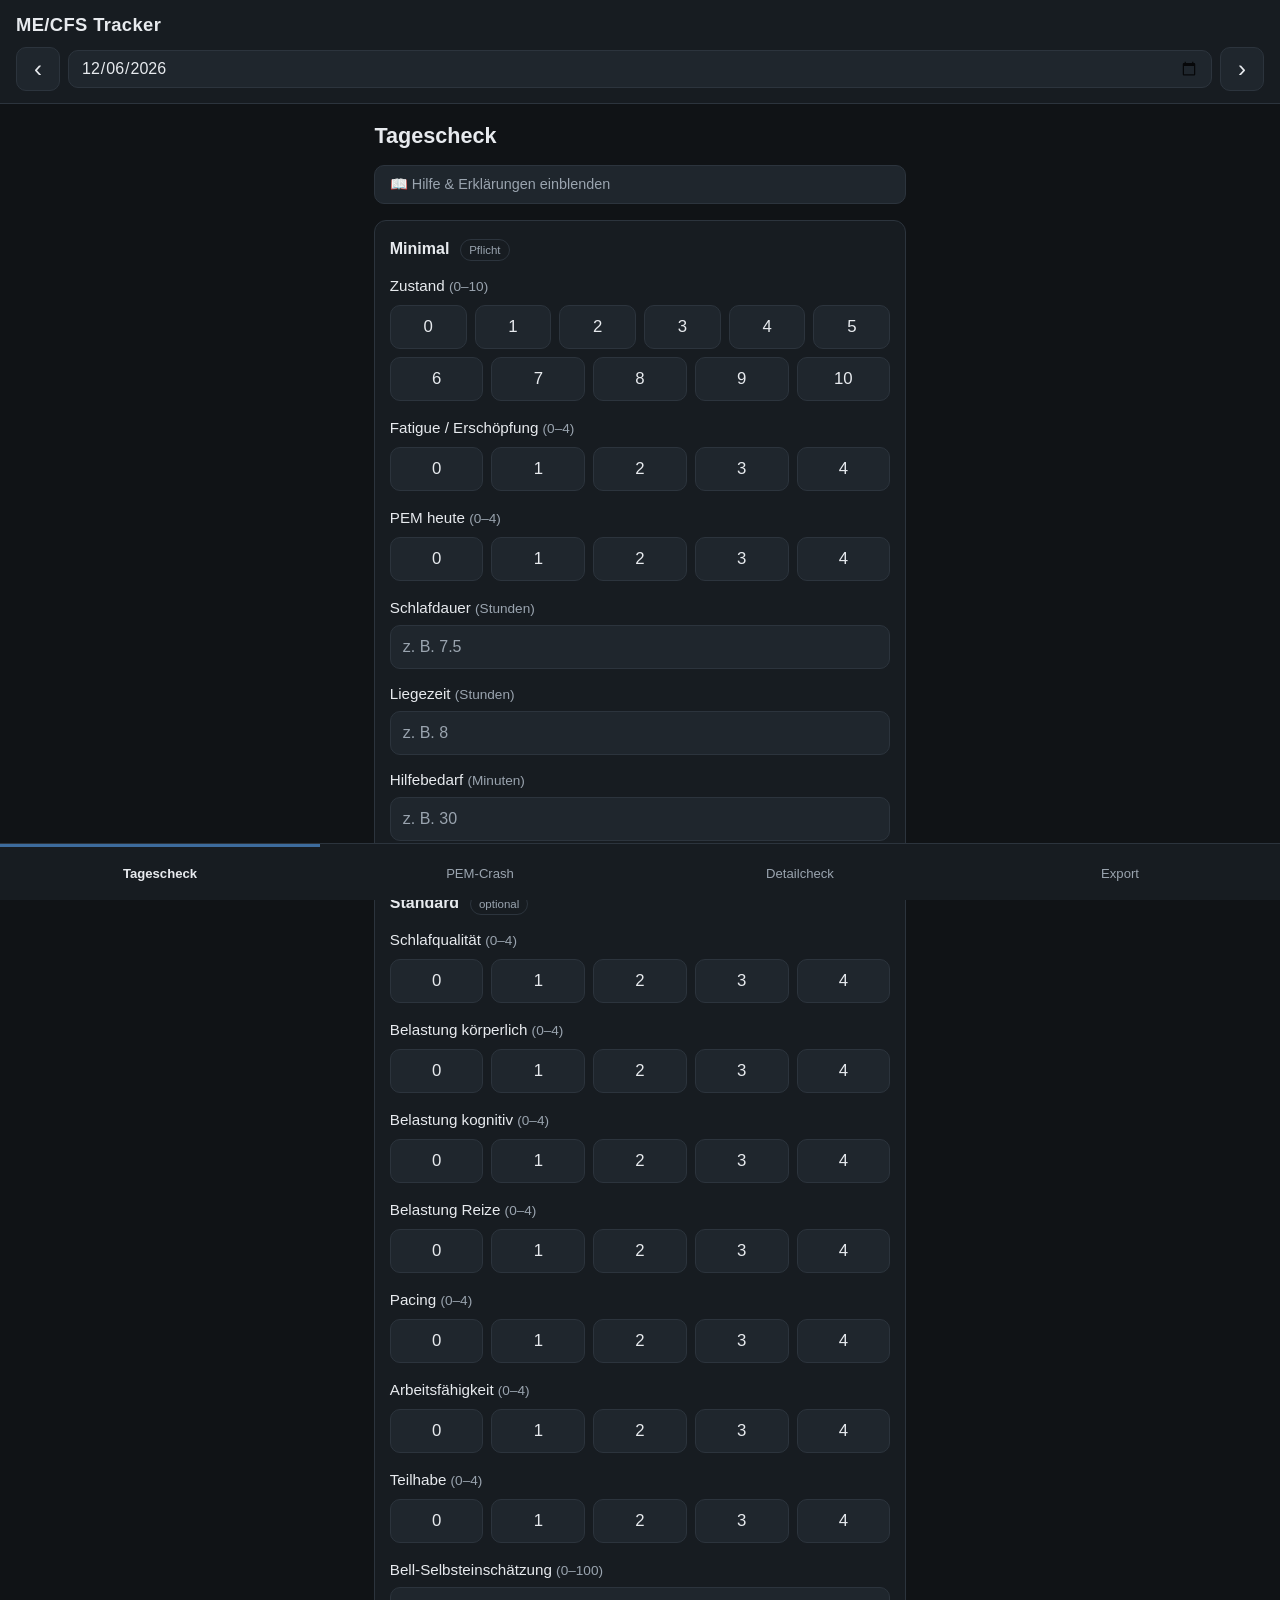
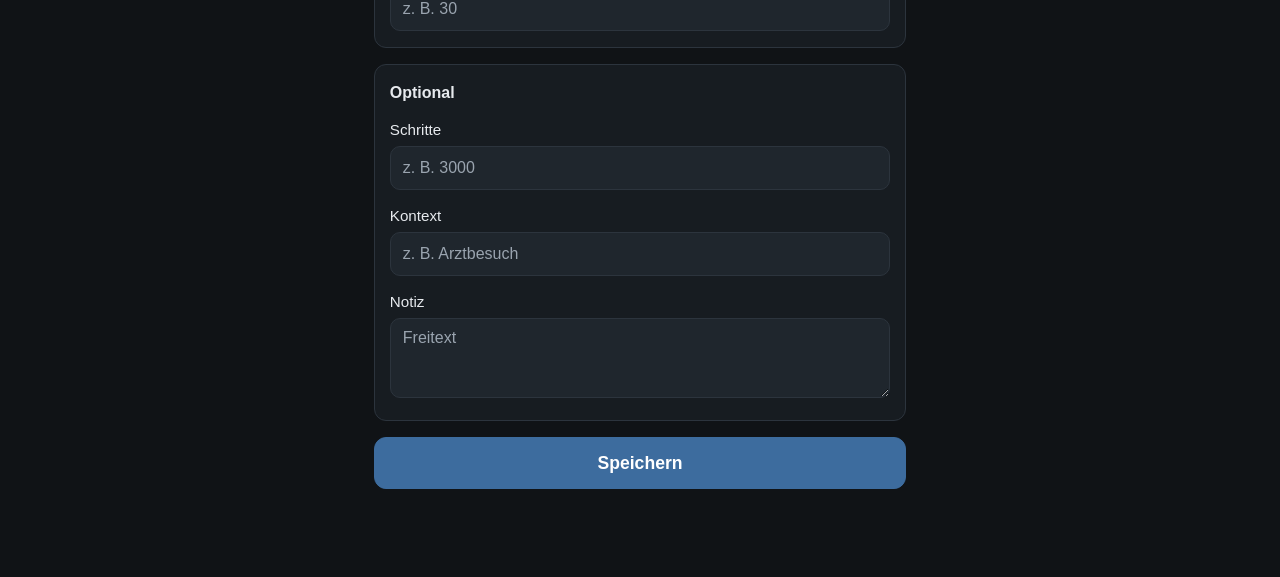
==== index.html @ f2dc1d69 "feat: update installation instructions for PWA; clarify data security measures and version bump to v" ====
<!DOCTYPE html>
<html lang="de">
<head>
  <meta charset="UTF-8">
  <meta name="viewport" content="width=device-width, initial-scale=1.0, viewport-fit=cover">
  <meta name="theme-color" content="#101316">
  <meta name="description" content="ME/CFS Symptom-Tracker – offlinefähige PWA zur täglichen Dokumentation">
  <title>ME/CFS Symptom-Tracker</title>
  <link rel="stylesheet" href="style.css">
  <link rel="manifest" href="manifest.json">
  <link rel="icon" type="image/svg+xml" href="icon.svg">
  <link rel="apple-touch-icon" href="icons/icon-192.png">
  <meta name="apple-mobile-web-app-capable" content="yes">
  <meta name="apple-mobile-web-app-status-bar-style" content="black">
  <meta name="apple-mobile-web-app-title" content="ME/CFS Tracker">
</head>
<body>
  <div id="save-status" class="sr-only" aria-live="polite"></div>

  <header class="app-header">
    <h1 class="app-title">ME/CFS Tracker</h1>
    <div class="date-nav">
      <button type="button" id="btn-prev-day" class="date-nav-btn" aria-label="Vorheriger Tag">‹</button>
      <input type="date" id="date-picker" class="app-date-picker date-nav-input">
      <button type="button" id="btn-next-day" class="date-nav-btn" aria-label="Nächster Tag">›</button>
    </div>
  </header>

  <main class="app-main">

    <!-- ===================== TAGESCHECK ===================== -->
    <section id="view-tagescheck" class="view is-active">
      <h2 class="view-title">Tagescheck</h2>

      <details class="help-box">
        <summary class="help-summary">📖 Hilfe & Erklärungen einblenden</summary>
        <div class="help-content">
          <p><strong>Die 0-4 Skala:</strong> 0 = Nicht vorhanden, 1 = Leicht (kaum Einschränkung), 2 = Mittel (Pause nötig), 3 = Schwer (stark reduziert), 4 = Sehr schwer (Aktivität unmöglich).</p>
          <p><strong>Ausnahmen:</strong> Beim Zustand (0-10) und der Bell-Skala (0-100) bedeuten <em>höhere</em> Werte einen <em>besseren</em> Zustand (volle Energie).</p>
          <p><strong>Fatigue vs. PEM:</strong> <em>Fatigue</em> ist die bleierne Grunderschöpfung. <em>PEM</em> (Post-Exertional Malaise) ist der Absturz nach einer physischen oder kognitiven Überlastung.</p>
        </div>
      </details>

      <div class="block">
        <h3 class="block-title">Minimal <span class="block-badge">Pflicht</span></h3>

        <fieldset class="scale-group">
          <legend>Zustand <span class="scale-hint">(0–10)</span></legend>
          <div class="scale-rows">
            <div class="scale-options">
              <label class="scale-option"><input type="radio" name="zustand_0_10" value="0"><span>0</span></label>
              <label class="scale-option"><input type="radio" name="zustand_0_10" value="1"><span>1</span></label>
              <label class="scale-option"><input type="radio" name="zustand_0_10" value="2"><span>2</span></label>
              <label class="scale-option"><input type="radio" name="zustand_0_10" value="3"><span>3</span></label>
              <label class="scale-option"><input type="radio" name="zustand_0_10" value="4"><span>4</span></label>
              <label class="scale-option"><input type="radio" name="zustand_0_10" value="5"><span>5</span></label>
            </div>
            <div class="scale-options">
              <label class="scale-option"><input type="radio" name="zustand_0_10" value="6"><span>6</span></label>
              <label class="scale-option"><input type="radio" name="zustand_0_10" value="7"><span>7</span></label>
              <label class="scale-option"><input type="radio" name="zustand_0_10" value="8"><span>8</span></label>
              <label class="scale-option"><input type="radio" name="zustand_0_10" value="9"><span>9</span></label>
              <label class="scale-option"><input type="radio" name="zustand_0_10" value="10"><span>10</span></label>
            </div>
          </div>
        </fieldset>

        <fieldset class="scale-group">
          <legend>Fatigue / Erschöpfung <span class="scale-hint">(0–4)</span></legend>
          <div class="scale-options">
            <label class="scale-option"><input type="radio" name="fatigue_0_4" value="0"><span>0</span></label>
            <label class="scale-option"><input type="radio" name="fatigue_0_4" value="1"><span>1</span></label>
            <label class="scale-option"><input type="radio" name="fatigue_0_4" value="2"><span>2</span></label>
            <label class="scale-option"><input type="radio" name="fatigue_0_4" value="3"><span>3</span></label>
            <label class="scale-option"><input type="radio" name="fatigue_0_4" value="4"><span>4</span></label>
          </div>
        </fieldset>

        <fieldset class="scale-group">
          <legend>PEM heute <span class="scale-hint">(0–4)</span></legend>
          <div class="scale-options">
            <label class="scale-option"><input type="radio" name="pem_heute_0_4" value="0"><span>0</span></label>
            <label class="scale-option"><input type="radio" name="pem_heute_0_4" value="1"><span>1</span></label>
            <label class="scale-option"><input type="radio" name="pem_heute_0_4" value="2"><span>2</span></label>
            <label class="scale-option"><input type="radio" name="pem_heute_0_4" value="3"><span>3</span></label>
            <label class="scale-option"><input type="radio" name="pem_heute_0_4" value="4"><span>4</span></label>
          </div>
        </fieldset>

        <div class="field">
          <label class="field-label" for="schlafdauer_h">Schlafdauer <span class="field-unit">(Stunden)</span></label>
          <input class="field-input" type="number" id="schlafdauer_h" name="schlafdauer_h" inputmode="decimal" step="0.25" min="0" placeholder="z. B. 7.5" autocomplete="off">
        </div>

        <div class="field">
          <label class="field-label" for="liegezeit_h">Liegezeit <span class="field-unit">(Stunden)</span></label>
          <input class="field-input" type="number" id="liegezeit_h" name="liegezeit_h" inputmode="decimal" step="0.5" min="0" placeholder="z. B. 8" autocomplete="off">
        </div>

        <div class="field">
          <label class="field-label" for="hilfebedarf_min">Hilfebedarf <span class="field-unit">(Minuten)</span></label>
          <input class="field-input" type="number" id="hilfebedarf_min" name="hilfebedarf_min" inputmode="numeric" step="1" min="0" placeholder="z. B. 30" autocomplete="off">
        </div>
      </div>

      <div class="block">
        <h3 class="block-title">Standard <span class="block-badge">optional</span></h3>

        <fieldset class="scale-group">
          <legend>Schlafqualität <span class="scale-hint">(0–4)</span></legend>
          <div class="scale-options">
            <label class="scale-option"><input type="radio" name="schlafqualitaet_0_4" value="0"><span>0</span></label>
            <label class="scale-option"><input type="radio" name="schlafqualitaet_0_4" value="1"><span>1</span></label>
            <label class="scale-option"><input type="radio" name="schlafqualitaet_0_4" value="2"><span>2</span></label>
            <label class="scale-option"><input type="radio" name="schlafqualitaet_0_4" value="3"><span>3</span></label>
            <label class="scale-option"><input type="radio" name="schlafqualitaet_0_4" value="4"><span>4</span></label>
          </div>
        </fieldset>

        <fieldset class="scale-group">
          <legend>Belastung körperlich <span class="scale-hint">(0–4)</span></legend>
          <div class="scale-options">
            <label class="scale-option"><input type="radio" name="belastung_koerperlich_0_4" value="0"><span>0</span></label>
            <label class="scale-option"><input type="radio" name="belastung_koerperlich_0_4" value="1"><span>1</span></label>
            <label class="scale-option"><input type="radio" name="belastung_koerperlich_0_4" value="2"><span>2</span></label>
            <label class="scale-option"><input type="radio" name="belastung_koerperlich_0_4" value="3"><span>3</span></label>
            <label class="scale-option"><input type="radio" name="belastung_koerperlich_0_4" value="4"><span>4</span></label>
          </div>
        </fieldset>

        <fieldset class="scale-group">
          <legend>Belastung kognitiv <span class="scale-hint">(0–4)</span></legend>
          <div class="scale-options">
            <label class="scale-option"><input type="radio" name="belastung_kognitiv_0_4" value="0"><span>0</span></label>
            <label class="scale-option"><input type="radio" name="belastung_kognitiv_0_4" value="1"><span>1</span></label>
            <label class="scale-option"><input type="radio" name="belastung_kognitiv_0_4" value="2"><span>2</span></label>
            <label class="scale-option"><input type="radio" name="belastung_kognitiv_0_4" value="3"><span>3</span></label>
            <label class="scale-option"><input type="radio" name="belastung_kognitiv_0_4" value="4"><span>4</span></label>
          </div>
        </fieldset>

        <fieldset class="scale-group">
          <legend>Belastung Reize <span class="scale-hint">(0–4)</span></legend>
          <div class="scale-options">
            <label class="scale-option"><input type="radio" name="belastung_reiz_0_4" value="0"><span>0</span></label>
            <label class="scale-option"><input type="radio" name="belastung_reiz_0_4" value="1"><span>1</span></label>
            <label class="scale-option"><input type="radio" name="belastung_reiz_0_4" value="2"><span>2</span></label>
            <label class="scale-option"><input type="radio" name="belastung_reiz_0_4" value="3"><span>3</span></label>
            <label class="scale-option"><input type="radio" name="belastung_reiz_0_4" value="4"><span>4</span></label>
          </div>
        </fieldset>

        <fieldset class="scale-group">
          <legend>Pacing <span class="scale-hint">(0–4)</span></legend>
          <div class="scale-options">
            <label class="scale-option"><input type="radio" name="pacing_0_4" value="0"><span>0</span></label>
            <label class="scale-option"><input type="radio" name="pacing_0_4" value="1"><span>1</span></label>
            <label class="scale-option"><input type="radio" name="pacing_0_4" value="2"><span>2</span></label>
            <label class="scale-option"><input type="radio" name="pacing_0_4" value="3"><span>3</span></label>
            <label class="scale-option"><input type="radio" name="pacing_0_4" value="4"><span>4</span></label>
          </div>
        </fieldset>

        <fieldset class="scale-group">
          <legend>Arbeitsfähigkeit <span class="scale-hint">(0–4)</span></legend>
          <div class="scale-options">
            <label class="scale-option"><input type="radio" name="arbeitsfaehigkeit_0_4" value="0"><span>0</span></label>
            <label class="scale-option"><input type="radio" name="arbeitsfaehigkeit_0_4" value="1"><span>1</span></label>
            <label class="scale-option"><input type="radio" name="arbeitsfaehigkeit_0_4" value="2"><span>2</span></label>
            <label class="scale-option"><input type="radio" name="arbeitsfaehigkeit_0_4" value="3"><span>3</span></label>
            <label class="scale-option"><input type="radio" name="arbeitsfaehigkeit_0_4" value="4"><span>4</span></label>
          </div>
        </fieldset>

        <fieldset class="scale-group">
          <legend>Teilhabe <span class="scale-hint">(0–4)</span></legend>
          <div class="scale-options">
            <label class="scale-option"><input type="radio" name="teilhabe_0_4" value="0"><span>0</span></label>
            <label class="scale-option"><input type="radio" name="teilhabe_0_4" value="1"><span>1</span></label>
            <label class="scale-option"><input type="radio" name="teilhabe_0_4" value="2"><span>2</span></label>
            <label class="scale-option"><input type="radio" name="teilhabe_0_4" value="3"><span>3</span></label>
            <label class="scale-option"><input type="radio" name="teilhabe_0_4" value="4"><span>4</span></label>
          </div>
        </fieldset>

        <div class="field">
          <label class="field-label" for="bell_0_100">Bell-Selbsteinschätzung <span class="field-unit">(0–100)</span></label>
          <input class="field-input" type="number" id="bell_0_100" name="bell_0_100" inputmode="numeric" step="10" min="0" max="100" placeholder="z. B. 30" autocomplete="off">
        </div>
      </div>

      <div class="block">
        <h3 class="block-title">Optional</h3>

        <div class="field">
          <label class="field-label" for="schritte">Schritte</label>
          <input class="field-input" type="number" id="schritte" name="schritte" inputmode="numeric" step="1" min="0" placeholder="z. B. 3000" autocomplete="off">
        </div>

        <div class="field">
          <label class="field-label" for="kontext">Kontext</label>
          <input class="field-input" type="text" id="kontext" name="kontext" placeholder="z. B. Arztbesuch" autocomplete="off">
        </div>

        <div class="field">
          <label class="field-label" for="notiz">Notiz</label>
          <textarea class="field-input field-input--textarea" id="notiz" name="notiz" rows="3" placeholder="Freitext" autocomplete="off"></textarea>
        </div>
      </div>

      <button type="button" class="btn-save" id="btn-save-tagescheck">Speichern</button>
    </section>

    <!-- ===================== PEM-CRASH ===================== -->
    <section id="view-pem-crash" class="view">
      <h2 class="view-title">PEM-Crash</h2>

      <details class="help-box">
        <summary class="help-summary">📖 Hilfe zur Crash-Dokumentation</summary>
        <div class="help-content">
          <p><strong>Das Akut-Prinzip:</strong> Dieser Tab ist kein normales Tagebuch, sondern ein Notfall-Logbuch.</p>
          <p><strong>1. Im Crash (Akut):</strong> Drücke am Tag des Crash-Beginns nur den "Crash-Beginn jetzt eintragen"-Button. Trage optional ein kurzes Stichwort zum Auslöser ein. Speichern und Handy weglegen.</p>
          <p><strong>2. Nach dem Crash (Auswertung):</strong> Wenn sich der Nebel Tage später lichtet, nutze den Datums-Wähler ganz oben, um zum Tag des Crashs zurückzureisen. Wechsle auf den Tab "Auswertung" und trage in Ruhe das Belastungsdatum, die Dauer und die Symptomzunahmen nach.</p>
        </div>
      </details>

      <div class="pem-tabs">
        <button type="button" id="tab-pem-ausloeser" class="pem-tab is-active">Akut</button>
        <button type="button" id="tab-pem-verlauf" class="pem-tab">Auswertung</button>
      </div>

      <div id="pem-ausloeser-view">
        <div class="block">
          <button type="button" id="btn-akut-time" class="btn-save" style="margin-bottom: 1rem; background: var(--bg-input); border-color: var(--border); color: var(--text);">⚡ Crash-Beginn jetzt eintragen</button>

          <div class="field">
            <label class="field-label" for="pem_ausloeser">Uhrzeit &amp; Kurznotiz (Vermuteter Auslöser)</label>
            <input class="field-input" type="text" id="pem_ausloeser" name="pem_ausloeser" placeholder="z. B. Spaziergang, Arztbesuch" autocomplete="off">
          </div>
        </div>
      </div>

      <div id="pem-verlauf-view" style="display: none;">
        <div class="block">
          <div class="field">
            <label class="field-label" for="pem_belastungsdatum">Datum der vermuteten Belastung</label>
            <input class="field-input" type="date" id="pem_belastungsdatum" name="pem_belastungsdatum" autocomplete="off">
          </div>

          <div class="field">
            <label class="field-label" for="pem_verzoegerung_h">Verzögerung bis Crash <span class="field-unit">(Stunden)</span></label>
            <input class="field-input" type="number" id="pem_verzoegerung_h" name="pem_verzoegerung_h" inputmode="numeric" step="1" min="0" placeholder="z. B. 24" autocomplete="off">
          </div>
        </div>

        <div class="block">
          <div class="field">
            <label class="field-label" for="pem_dauer_h">Bisherige Dauer <span class="field-unit">(Stunden)</span></label>
            <input class="field-input" type="number" id="pem_dauer_h" name="pem_dauer_h" inputmode="numeric" step="1" min="0" placeholder="z. B. 36" autocomplete="off">
          </div>
        </div>

        <div class="block">
          <h3 class="block-title">Verlauf</h3>

          <fieldset class="scale-group">
            <legend>Gesamtschwere <span class="scale-hint">(0–4)</span></legend>
            <div class="scale-options">
              <label class="scale-option"><input type="radio" name="pem_gesamt_0_4" value="0"><span>0</span></label>
              <label class="scale-option"><input type="radio" name="pem_gesamt_0_4" value="1"><span>1</span></label>
              <label class="scale-option"><input type="radio" name="pem_gesamt_0_4" value="2"><span>2</span></label>
              <label class="scale-option"><input type="radio" name="pem_gesamt_0_4" value="3"><span>3</span></label>
              <label class="scale-option"><input type="radio" name="pem_gesamt_0_4" value="4"><span>4</span></label>
            </div>
          </fieldset>

          <fieldset class="scale-group">
            <legend>Erholungsdauer gefühlt <span class="scale-hint">(0–4)</span></legend>
            <div class="scale-options">
              <label class="scale-option"><input type="radio" name="pem_erholung_0_4" value="0"><span>0</span></label>
              <label class="scale-option"><input type="radio" name="pem_erholung_0_4" value="1"><span>1</span></label>
              <label class="scale-option"><input type="radio" name="pem_erholung_0_4" value="2"><span>2</span></label>
              <label class="scale-option"><input type="radio" name="pem_erholung_0_4" value="3"><span>3</span></label>
              <label class="scale-option"><input type="radio" name="pem_erholung_0_4" value="4"><span>4</span></label>
            </div>
          </fieldset>

          <fieldset class="scale-group">
            <legend>Zunahme: Fatigue <span class="scale-hint">(0–4)</span></legend>
            <div class="scale-options">
              <label class="scale-option"><input type="radio" name="pem_fatigue_0_4" value="0"><span>0</span></label>
              <label class="scale-option"><input type="radio" name="pem_fatigue_0_4" value="1"><span>1</span></label>
              <label class="scale-option"><input type="radio" name="pem_fatigue_0_4" value="2"><span>2</span></label>
              <label class="scale-option"><input type="radio" name="pem_fatigue_0_4" value="3"><span>3</span></label>
              <label class="scale-option"><input type="radio" name="pem_fatigue_0_4" value="4"><span>4</span></label>
            </div>
          </fieldset>

          <fieldset class="scale-group">
            <legend>Zunahme: Kognition/Brain Fog <span class="scale-hint">(0–4)</span></legend>
            <div class="scale-options">
              <label class="scale-option"><input type="radio" name="pem_kognition_0_4" value="0"><span>0</span></label>
              <label class="scale-option"><input type="radio" name="pem_kognition_0_4" value="1"><span>1</span></label>
              <label class="scale-option"><input type="radio" name="pem_kognition_0_4" value="2"><span>2</span></label>
              <label class="scale-option"><input type="radio" name="pem_kognition_0_4" value="3"><span>3</span></label>
              <label class="scale-option"><input type="radio" name="pem_kognition_0_4" value="4"><span>4</span></label>
            </div>
          </fieldset>

          <fieldset class="scale-group">
            <legend>Zunahme: Schmerzen <span class="scale-hint">(0–4)</span></legend>
            <div class="scale-options">
              <label class="scale-option"><input type="radio" name="pem_schmerz_0_4" value="0"><span>0</span></label>
              <label class="scale-option"><input type="radio" name="pem_schmerz_0_4" value="1"><span>1</span></label>
              <label class="scale-option"><input type="radio" name="pem_schmerz_0_4" value="2"><span>2</span></label>
              <label class="scale-option"><input type="radio" name="pem_schmerz_0_4" value="3"><span>3</span></label>
              <label class="scale-option"><input type="radio" name="pem_schmerz_0_4" value="4"><span>4</span></label>
            </div>
          </fieldset>

          <fieldset class="scale-group">
            <legend>Zunahme: Krankheitsgefühl <span class="scale-hint">(0–4)</span></legend>
            <div class="scale-options">
              <label class="scale-option"><input type="radio" name="pem_grippe_0_4" value="0"><span>0</span></label>
              <label class="scale-option"><input type="radio" name="pem_grippe_0_4" value="1"><span>1</span></label>
              <label class="scale-option"><input type="radio" name="pem_grippe_0_4" value="2"><span>2</span></label>
              <label class="scale-option"><input type="radio" name="pem_grippe_0_4" value="3"><span>3</span></label>
              <label class="scale-option"><input type="radio" name="pem_grippe_0_4" value="4"><span>4</span></label>
            </div>
          </fieldset>
        </div>

        <div class="block">
          <div class="field">
            <label class="field-label" for="pem_symptome">Stärkste Symptomzunahme &amp; Funktionsverlust</label>
            <textarea class="field-input field-input--textarea" id="pem_symptome" name="pem_symptome" rows="3" placeholder="Freitext" autocomplete="off"></textarea>
          </div>
        </div>
      </div>

      <button type="button" class="btn-save" id="btn-save-pem">Speichern</button>
    </section>

    <!-- ===================== DETAILCHECK ===================== -->
    <section id="view-detailcheck" class="view">
      <h2 class="view-title">Detailcheck</h2>

      <details class="help-box">
        <summary class="help-summary">📖 Hilfe zum Detailcheck</summary>
        <div class="help-content">
          <p><strong>Nutzung:</strong> Nutze diesen Tab an guten Tagen oder vor Arztbesuchen/Gutachten. An schlechten Tagen kannst du ihn komplett ignorieren.</p>
          <p>Alle Felder nutzen die einheitliche Skala (0 = keine Beschwerden, 4 = extreme Beschwerden / völliger Funktionsverlust).</p>
          <p><strong>Basis & Spezifisch:</strong> Detaillierte medizinische Parameter und Begleiterscheinungen (Dysautonomie, MCAS, Neurokognitiv).</p>
          <p><strong>Funktion:</strong> Sehr wichtig für Pflegegeld oder GdB. Bewertet den Grad der Hilfebedürftigkeit im Alltag.</p>
        </div>
      </details>

      <div class="pem-tabs">
        <button type="button" id="tab-detail-basis" class="pem-tab is-active">Basis</button>
        <button type="button" id="tab-detail-spezifisch" class="pem-tab">Spezifisch</button>
        <button type="button" id="tab-detail-funktion" class="pem-tab">Funktion</button>
      </div>

      <div id="detail-basis-view">
      <div class="block">
        <h3 class="block-title">Schmerzen</h3>

        <fieldset class="scale-group">
          <legend>Muskelschmerz <span class="scale-hint">(0–4)</span></legend>
          <div class="scale-options">
            <label class="scale-option"><input type="radio" name="schmerz_muskel" value="0"><span>0</span></label>
            <label class="scale-option"><input type="radio" name="schmerz_muskel" value="1"><span>1</span></label>
            <label class="scale-option"><input type="radio" name="schmerz_muskel" value="2"><span>2</span></label>
            <label class="scale-option"><input type="radio" name="schmerz_muskel" value="3"><span>3</span></label>
            <label class="scale-option"><input type="radio" name="schmerz_muskel" value="4"><span>4</span></label>
          </div>
        </fieldset>

        <fieldset class="scale-group">
          <legend>Gelenkschmerz <span class="scale-hint">(0–4)</span></legend>
          <div class="scale-options">
            <label class="scale-option"><input type="radio" name="schmerz_gelenk" value="0"><span>0</span></label>
            <label class="scale-option"><input type="radio" name="schmerz_gelenk" value="1"><span>1</span></label>
            <label class="scale-option"><input type="radio" name="schmerz_gelenk" value="2"><span>2</span></label>
            <label class="scale-option"><input type="radio" name="schmerz_gelenk" value="3"><span>3</span></label>
            <label class="scale-option"><input type="radio" name="schmerz_gelenk" value="4"><span>4</span></label>
          </div>
        </fieldset>

        <fieldset class="scale-group">
          <legend>Kopfschmerz <span class="scale-hint">(0–4)</span></legend>
          <div class="scale-options">
            <label class="scale-option"><input type="radio" name="schmerz_kopf" value="0"><span>0</span></label>
            <label class="scale-option"><input type="radio" name="schmerz_kopf" value="1"><span>1</span></label>
            <label class="scale-option"><input type="radio" name="schmerz_kopf" value="2"><span>2</span></label>
            <label class="scale-option"><input type="radio" name="schmerz_kopf" value="3"><span>3</span></label>
            <label class="scale-option"><input type="radio" name="schmerz_kopf" value="4"><span>4</span></label>
          </div>
        </fieldset>

        <fieldset class="scale-group">
          <legend>Neuropathisch/Brennend <span class="scale-hint">(0–4)</span></legend>
          <div class="scale-options">
            <label class="scale-option"><input type="radio" name="schmerz_neuro" value="0"><span>0</span></label>
            <label class="scale-option"><input type="radio" name="schmerz_neuro" value="1"><span>1</span></label>
            <label class="scale-option"><input type="radio" name="schmerz_neuro" value="2"><span>2</span></label>
            <label class="scale-option"><input type="radio" name="schmerz_neuro" value="3"><span>3</span></label>
            <label class="scale-option"><input type="radio" name="schmerz_neuro" value="4"><span>4</span></label>
          </div>
        </fieldset>

        <fieldset class="scale-group">
          <legend>Berührungs-/Druckschmerz <span class="scale-hint">(0–4)</span></legend>
          <div class="scale-options">
            <label class="scale-option"><input type="radio" name="schmerz_beruehrung" value="0"><span>0</span></label>
            <label class="scale-option"><input type="radio" name="schmerz_beruehrung" value="1"><span>1</span></label>
            <label class="scale-option"><input type="radio" name="schmerz_beruehrung" value="2"><span>2</span></label>
            <label class="scale-option"><input type="radio" name="schmerz_beruehrung" value="3"><span>3</span></label>
            <label class="scale-option"><input type="radio" name="schmerz_beruehrung" value="4"><span>4</span></label>
          </div>
        </fieldset>
      </div>
      <div class="block">
        <h3 class="block-title">Neurologisch &amp; Kognitiv</h3>

        <fieldset class="scale-group">
          <legend>Konzentration <span class="scale-hint">(0–4)</span></legend>
          <div class="scale-options">
            <label class="scale-option"><input type="radio" name="kognition_konzentration" value="0"><span>0</span></label>
            <label class="scale-option"><input type="radio" name="kognition_konzentration" value="1"><span>1</span></label>
            <label class="scale-option"><input type="radio" name="kognition_konzentration" value="2"><span>2</span></label>
            <label class="scale-option"><input type="radio" name="kognition_konzentration" value="3"><span>3</span></label>
            <label class="scale-option"><input type="radio" name="kognition_konzentration" value="4"><span>4</span></label>
          </div>
        </fieldset>

        <fieldset class="scale-group">
          <legend>Kurzzeitgedächtnis <span class="scale-hint">(0–4)</span></legend>
          <div class="scale-options">
            <label class="scale-option"><input type="radio" name="kognition_gedaechtnis" value="0"><span>0</span></label>
            <label class="scale-option"><input type="radio" name="kognition_gedaechtnis" value="1"><span>1</span></label>
            <label class="scale-option"><input type="radio" name="kognition_gedaechtnis" value="2"><span>2</span></label>
            <label class="scale-option"><input type="radio" name="kognition_gedaechtnis" value="3"><span>3</span></label>
            <label class="scale-option"><input type="radio" name="kognition_gedaechtnis" value="4"><span>4</span></label>
          </div>
        </fieldset>

        <fieldset class="scale-group">
          <legend>Wortfindung/Sprache <span class="scale-hint">(0–4)</span></legend>
          <div class="scale-options">
            <label class="scale-option"><input type="radio" name="kognition_sprache" value="0"><span>0</span></label>
            <label class="scale-option"><input type="radio" name="kognition_sprache" value="1"><span>1</span></label>
            <label class="scale-option"><input type="radio" name="kognition_sprache" value="2"><span>2</span></label>
            <label class="scale-option"><input type="radio" name="kognition_sprache" value="3"><span>3</span></label>
            <label class="scale-option"><input type="radio" name="kognition_sprache" value="4"><span>4</span></label>
          </div>
        </fieldset>

        <fieldset class="scale-group">
          <legend>Bewegungskoordination <span class="scale-hint">(0–4)</span></legend>
          <div class="scale-options">
            <label class="scale-option"><input type="radio" name="kognition_koordination" value="0"><span>0</span></label>
            <label class="scale-option"><input type="radio" name="kognition_koordination" value="1"><span>1</span></label>
            <label class="scale-option"><input type="radio" name="kognition_koordination" value="2"><span>2</span></label>
            <label class="scale-option"><input type="radio" name="kognition_koordination" value="3"><span>3</span></label>
            <label class="scale-option"><input type="radio" name="kognition_koordination" value="4"><span>4</span></label>
          </div>
        </fieldset>

        <fieldset class="scale-group">
          <legend>Lichtempfindlichkeit <span class="scale-hint">(0–4)</span></legend>
          <div class="scale-options">
            <label class="scale-option"><input type="radio" name="reiz_licht" value="0"><span>0</span></label>
            <label class="scale-option"><input type="radio" name="reiz_licht" value="1"><span>1</span></label>
            <label class="scale-option"><input type="radio" name="reiz_licht" value="2"><span>2</span></label>
            <label class="scale-option"><input type="radio" name="reiz_licht" value="3"><span>3</span></label>
            <label class="scale-option"><input type="radio" name="reiz_licht" value="4"><span>4</span></label>
          </div>
        </fieldset>

        <fieldset class="scale-group">
          <legend>Geräuschempfindlichkeit <span class="scale-hint">(0–4)</span></legend>
          <div class="scale-options">
            <label class="scale-option"><input type="radio" name="reiz_geraeusch" value="0"><span>0</span></label>
            <label class="scale-option"><input type="radio" name="reiz_geraeusch" value="1"><span>1</span></label>
            <label class="scale-option"><input type="radio" name="reiz_geraeusch" value="2"><span>2</span></label>
            <label class="scale-option"><input type="radio" name="reiz_geraeusch" value="3"><span>3</span></label>
            <label class="scale-option"><input type="radio" name="reiz_geraeusch" value="4"><span>4</span></label>
          </div>
        </fieldset>
      </div>
      <div class="block">
        <h3 class="block-title">Autonom / Orthostase</h3>

        <fieldset class="scale-group">
          <legend>Schwindel beim Stehen <span class="scale-hint">(0–4)</span></legend>
          <div class="scale-options">
            <label class="scale-option"><input type="radio" name="autonom_schwindel" value="0"><span>0</span></label>
            <label class="scale-option"><input type="radio" name="autonom_schwindel" value="1"><span>1</span></label>
            <label class="scale-option"><input type="radio" name="autonom_schwindel" value="2"><span>2</span></label>
            <label class="scale-option"><input type="radio" name="autonom_schwindel" value="3"><span>3</span></label>
            <label class="scale-option"><input type="radio" name="autonom_schwindel" value="4"><span>4</span></label>
          </div>
        </fieldset>

        <fieldset class="scale-group">
          <legend>Herzrasen/Palpitationen <span class="scale-hint">(0–4)</span></legend>
          <div class="scale-options">
            <label class="scale-option"><input type="radio" name="autonom_herzrasen" value="0"><span>0</span></label>
            <label class="scale-option"><input type="radio" name="autonom_herzrasen" value="1"><span>1</span></label>
            <label class="scale-option"><input type="radio" name="autonom_herzrasen" value="2"><span>2</span></label>
            <label class="scale-option"><input type="radio" name="autonom_herzrasen" value="3"><span>3</span></label>
            <label class="scale-option"><input type="radio" name="autonom_herzrasen" value="4"><span>4</span></label>
          </div>
        </fieldset>

        <fieldset class="scale-group">
          <legend>Atemprobleme/Luftnot <span class="scale-hint">(0–4)</span></legend>
          <div class="scale-options">
            <label class="scale-option"><input type="radio" name="autonom_atem" value="0"><span>0</span></label>
            <label class="scale-option"><input type="radio" name="autonom_atem" value="1"><span>1</span></label>
            <label class="scale-option"><input type="radio" name="autonom_atem" value="2"><span>2</span></label>
            <label class="scale-option"><input type="radio" name="autonom_atem" value="3"><span>3</span></label>
            <label class="scale-option"><input type="radio" name="autonom_atem" value="4"><span>4</span></label>
          </div>
        </fieldset>

        <fieldset class="scale-group">
          <legend>Verdauungsstörung/Reizdarm <span class="scale-hint">(0–4)</span></legend>
          <div class="scale-options">
            <label class="scale-option"><input type="radio" name="autonom_verdauung" value="0"><span>0</span></label>
            <label class="scale-option"><input type="radio" name="autonom_verdauung" value="1"><span>1</span></label>
            <label class="scale-option"><input type="radio" name="autonom_verdauung" value="2"><span>2</span></label>
            <label class="scale-option"><input type="radio" name="autonom_verdauung" value="3"><span>3</span></label>
            <label class="scale-option"><input type="radio" name="autonom_verdauung" value="4"><span>4</span></label>
          </div>
        </fieldset>

        <fieldset class="scale-group">
          <legend>Blasenstörung <span class="scale-hint">(0–4)</span></legend>
          <div class="scale-options">
            <label class="scale-option"><input type="radio" name="autonom_blase" value="0"><span>0</span></label>
            <label class="scale-option"><input type="radio" name="autonom_blase" value="1"><span>1</span></label>
            <label class="scale-option"><input type="radio" name="autonom_blase" value="2"><span>2</span></label>
            <label class="scale-option"><input type="radio" name="autonom_blase" value="3"><span>3</span></label>
            <label class="scale-option"><input type="radio" name="autonom_blase" value="4"><span>4</span></label>
          </div>
        </fieldset>

        <fieldset class="scale-group">
          <legend>Schwitzen/Temperaturregulation <span class="scale-hint">(0–4)</span></legend>
          <div class="scale-options">
            <label class="scale-option"><input type="radio" name="autonom_temperatur" value="0"><span>0</span></label>
            <label class="scale-option"><input type="radio" name="autonom_temperatur" value="1"><span>1</span></label>
            <label class="scale-option"><input type="radio" name="autonom_temperatur" value="2"><span>2</span></label>
            <label class="scale-option"><input type="radio" name="autonom_temperatur" value="3"><span>3</span></label>
            <label class="scale-option"><input type="radio" name="autonom_temperatur" value="4"><span>4</span></label>
          </div>
        </fieldset>
      </div>
      <div class="block">
        <h3 class="block-title">Immunologisch &amp; MCAS</h3>

        <fieldset class="scale-group">
          <legend>Grippeähnliches Gefühl <span class="scale-hint">(0–4)</span></legend>
          <div class="scale-options">
            <label class="scale-option"><input type="radio" name="immun_grippegefuehl" value="0"><span>0</span></label>
            <label class="scale-option"><input type="radio" name="immun_grippegefuehl" value="1"><span>1</span></label>
            <label class="scale-option"><input type="radio" name="immun_grippegefuehl" value="2"><span>2</span></label>
            <label class="scale-option"><input type="radio" name="immun_grippegefuehl" value="3"><span>3</span></label>
            <label class="scale-option"><input type="radio" name="immun_grippegefuehl" value="4"><span>4</span></label>
          </div>
        </fieldset>

        <fieldset class="scale-group">
          <legend>Halsschmerzen / Lymphknoten <span class="scale-hint">(0–4)</span></legend>
          <div class="scale-options">
            <label class="scale-option"><input type="radio" name="immun_hals" value="0"><span>0</span></label>
            <label class="scale-option"><input type="radio" name="immun_hals" value="1"><span>1</span></label>
            <label class="scale-option"><input type="radio" name="immun_hals" value="2"><span>2</span></label>
            <label class="scale-option"><input type="radio" name="immun_hals" value="3"><span>3</span></label>
            <label class="scale-option"><input type="radio" name="immun_hals" value="4"><span>4</span></label>
          </div>
        </fieldset>

        <fieldset class="scale-group">
          <legend>Flush / Juckreiz <span class="scale-hint">(0–4)</span></legend>
          <div class="scale-options">
            <label class="scale-option"><input type="radio" name="mcas_flush" value="0"><span>0</span></label>
            <label class="scale-option"><input type="radio" name="mcas_flush" value="1"><span>1</span></label>
            <label class="scale-option"><input type="radio" name="mcas_flush" value="2"><span>2</span></label>
            <label class="scale-option"><input type="radio" name="mcas_flush" value="3"><span>3</span></label>
            <label class="scale-option"><input type="radio" name="mcas_flush" value="4"><span>4</span></label>
          </div>
        </fieldset>
      </div>

      </div>

      <div id="detail-spezifisch-view" style="display: none;">
        <div class="block">
          <h3 class="block-title">Schlaf</h3>

          <fieldset class="scale-group">
            <legend>Ein-/Durchschlafstörung <span class="scale-hint">(0–4)</span></legend>
            <div class="scale-options">
              <label class="scale-option"><input type="radio" name="schlaf_durchschlaf" value="0"><span>0</span></label>
              <label class="scale-option"><input type="radio" name="schlaf_durchschlaf" value="1"><span>1</span></label>
              <label class="scale-option"><input type="radio" name="schlaf_durchschlaf" value="2"><span>2</span></label>
              <label class="scale-option"><input type="radio" name="schlaf_durchschlaf" value="3"><span>3</span></label>
              <label class="scale-option"><input type="radio" name="schlaf_durchschlaf" value="4"><span>4</span></label>
            </div>
          </fieldset>

          <fieldset class="scale-group">
            <legend>Verschobener Schlafrhythmus <span class="scale-hint">(0–4)</span></legend>
            <div class="scale-options">
              <label class="scale-option"><input type="radio" name="schlaf_rhythmus" value="0"><span>0</span></label>
              <label class="scale-option"><input type="radio" name="schlaf_rhythmus" value="1"><span>1</span></label>
              <label class="scale-option"><input type="radio" name="schlaf_rhythmus" value="2"><span>2</span></label>
              <label class="scale-option"><input type="radio" name="schlaf_rhythmus" value="3"><span>3</span></label>
              <label class="scale-option"><input type="radio" name="schlaf_rhythmus" value="4"><span>4</span></label>
            </div>
          </fieldset>

          <fieldset class="scale-group">
            <legend>Hypersomnie / Schlafbedarf <span class="scale-hint">(0–4)</span></legend>
            <div class="scale-options">
              <label class="scale-option"><input type="radio" name="schlaf_hypersomnie" value="0"><span>0</span></label>
              <label class="scale-option"><input type="radio" name="schlaf_hypersomnie" value="1"><span>1</span></label>
              <label class="scale-option"><input type="radio" name="schlaf_hypersomnie" value="2"><span>2</span></label>
              <label class="scale-option"><input type="radio" name="schlaf_hypersomnie" value="3"><span>3</span></label>
              <label class="scale-option"><input type="radio" name="schlaf_hypersomnie" value="4"><span>4</span></label>
            </div>
          </fieldset>
        </div>

        <div class="block">
          <h3 class="block-title">Kognitiv</h3>

          <fieldset class="scale-group">
            <legend>Info-Verarbeitung verlangsamt <span class="scale-hint">(0–4)</span></legend>
            <div class="scale-options">
              <label class="scale-option"><input type="radio" name="kognition_verlangsamt" value="0"><span>0</span></label>
              <label class="scale-option"><input type="radio" name="kognition_verlangsamt" value="1"><span>1</span></label>
              <label class="scale-option"><input type="radio" name="kognition_verlangsamt" value="2"><span>2</span></label>
              <label class="scale-option"><input type="radio" name="kognition_verlangsamt" value="3"><span>3</span></label>
              <label class="scale-option"><input type="radio" name="kognition_verlangsamt" value="4"><span>4</span></label>
            </div>
          </fieldset>

          <fieldset class="scale-group">
            <legend>Multitasking <span class="scale-hint">(0–4)</span></legend>
            <div class="scale-options">
              <label class="scale-option"><input type="radio" name="kognition_multitasking" value="0"><span>0</span></label>
              <label class="scale-option"><input type="radio" name="kognition_multitasking" value="1"><span>1</span></label>
              <label class="scale-option"><input type="radio" name="kognition_multitasking" value="2"><span>2</span></label>
              <label class="scale-option"><input type="radio" name="kognition_multitasking" value="3"><span>3</span></label>
              <label class="scale-option"><input type="radio" name="kognition_multitasking" value="4"><span>4</span></label>
            </div>
          </fieldset>

          <fieldset class="scale-group">
            <legend>Desorientierung/Verwirrtheit <span class="scale-hint">(0–4)</span></legend>
            <div class="scale-options">
              <label class="scale-option"><input type="radio" name="kognition_desorientierung" value="0"><span>0</span></label>
              <label class="scale-option"><input type="radio" name="kognition_desorientierung" value="1"><span>1</span></label>
              <label class="scale-option"><input type="radio" name="kognition_desorientierung" value="2"><span>2</span></label>
              <label class="scale-option"><input type="radio" name="kognition_desorientierung" value="3"><span>3</span></label>
              <label class="scale-option"><input type="radio" name="kognition_desorientierung" value="4"><span>4</span></label>
            </div>
          </fieldset>
        </div>
        <div class="block">
          <h3 class="block-title">Reize &amp; Autonom</h3>

          <fieldset class="scale-group">
            <legend>Geruchs-/Berührungsempfindlichkeit <span class="scale-hint">(0–4)</span></legend>
            <div class="scale-options">
              <label class="scale-option"><input type="radio" name="reiz_geruch" value="0"><span>0</span></label>
              <label class="scale-option"><input type="radio" name="reiz_geruch" value="1"><span>1</span></label>
              <label class="scale-option"><input type="radio" name="reiz_geruch" value="2"><span>2</span></label>
              <label class="scale-option"><input type="radio" name="reiz_geruch" value="3"><span>3</span></label>
              <label class="scale-option"><input type="radio" name="reiz_geruch" value="4"><span>4</span></label>
            </div>
          </fieldset>

          <fieldset class="scale-group">
            <legend>Benommenheit/Präsynkope <span class="scale-hint">(0–4)</span></legend>
            <div class="scale-options">
              <label class="scale-option"><input type="radio" name="autonom_praesynkope" value="0"><span>0</span></label>
              <label class="scale-option"><input type="radio" name="autonom_praesynkope" value="1"><span>1</span></label>
              <label class="scale-option"><input type="radio" name="autonom_praesynkope" value="2"><span>2</span></label>
              <label class="scale-option"><input type="radio" name="autonom_praesynkope" value="3"><span>3</span></label>
              <label class="scale-option"><input type="radio" name="autonom_praesynkope" value="4"><span>4</span></label>
            </div>
          </fieldset>

          <fieldset class="scale-group">
            <legend>Synkope <span class="scale-hint">(0–4)</span></legend>
            <div class="scale-options">
              <label class="scale-option"><input type="radio" name="autonom_synkope" value="0"><span>0</span></label>
              <label class="scale-option"><input type="radio" name="autonom_synkope" value="1"><span>1</span></label>
              <label class="scale-option"><input type="radio" name="autonom_synkope" value="2"><span>2</span></label>
              <label class="scale-option"><input type="radio" name="autonom_synkope" value="3"><span>3</span></label>
              <label class="scale-option"><input type="radio" name="autonom_synkope" value="4"><span>4</span></label>
            </div>
          </fieldset>

          <fieldset class="scale-group">
            <legend>Stehintoleranz <span class="scale-hint">(0–4)</span></legend>
            <div class="scale-options">
              <label class="scale-option"><input type="radio" name="autonom_stehintoleranz" value="0"><span>0</span></label>
              <label class="scale-option"><input type="radio" name="autonom_stehintoleranz" value="1"><span>1</span></label>
              <label class="scale-option"><input type="radio" name="autonom_stehintoleranz" value="2"><span>2</span></label>
              <label class="scale-option"><input type="radio" name="autonom_stehintoleranz" value="3"><span>3</span></label>
              <label class="scale-option"><input type="radio" name="autonom_stehintoleranz" value="4"><span>4</span></label>
            </div>
          </fieldset>
        </div>
        <div class="block">
          <h3 class="block-title">Neuroendokrin</h3>

          <fieldset class="scale-group">
            <legend>Hitzeintoleranz <span class="scale-hint">(0–4)</span></legend>
            <div class="scale-options">
              <label class="scale-option"><input type="radio" name="neuroendokrin_hitze" value="0"><span>0</span></label>
              <label class="scale-option"><input type="radio" name="neuroendokrin_hitze" value="1"><span>1</span></label>
              <label class="scale-option"><input type="radio" name="neuroendokrin_hitze" value="2"><span>2</span></label>
              <label class="scale-option"><input type="radio" name="neuroendokrin_hitze" value="3"><span>3</span></label>
              <label class="scale-option"><input type="radio" name="neuroendokrin_hitze" value="4"><span>4</span></label>
            </div>
          </fieldset>

          <fieldset class="scale-group">
            <legend>Kälteintoleranz <span class="scale-hint">(0–4)</span></legend>
            <div class="scale-options">
              <label class="scale-option"><input type="radio" name="neuroendokrin_kaelte" value="0"><span>0</span></label>
              <label class="scale-option"><input type="radio" name="neuroendokrin_kaelte" value="1"><span>1</span></label>
              <label class="scale-option"><input type="radio" name="neuroendokrin_kaelte" value="2"><span>2</span></label>
              <label class="scale-option"><input type="radio" name="neuroendokrin_kaelte" value="3"><span>3</span></label>
              <label class="scale-option"><input type="radio" name="neuroendokrin_kaelte" value="4"><span>4</span></label>
            </div>
          </fieldset>

          <fieldset class="scale-group">
            <legend>Appetit-/Gewichtsveränderung <span class="scale-hint">(0–4)</span></legend>
            <div class="scale-options">
              <label class="scale-option"><input type="radio" name="neuroendokrin_appetit" value="0"><span>0</span></label>
              <label class="scale-option"><input type="radio" name="neuroendokrin_appetit" value="1"><span>1</span></label>
              <label class="scale-option"><input type="radio" name="neuroendokrin_appetit" value="2"><span>2</span></label>
              <label class="scale-option"><input type="radio" name="neuroendokrin_appetit" value="3"><span>3</span></label>
              <label class="scale-option"><input type="radio" name="neuroendokrin_appetit" value="4"><span>4</span></label>
            </div>
          </fieldset>

          <fieldset class="scale-group">
            <legend>Stressintoleranz <span class="scale-hint">(0–4)</span></legend>
            <div class="scale-options">
              <label class="scale-option"><input type="radio" name="neuroendokrin_stress" value="0"><span>0</span></label>
              <label class="scale-option"><input type="radio" name="neuroendokrin_stress" value="1"><span>1</span></label>
              <label class="scale-option"><input type="radio" name="neuroendokrin_stress" value="2"><span>2</span></label>
              <label class="scale-option"><input type="radio" name="neuroendokrin_stress" value="3"><span>3</span></label>
              <label class="scale-option"><input type="radio" name="neuroendokrin_stress" value="4"><span>4</span></label>
            </div>
          </fieldset>
        </div>
        <div class="block">
          <h3 class="block-title">Immun &amp; Allergien</h3>

          <fieldset class="scale-group">
            <legend>Fiebergefühl <span class="scale-hint">(0–4)</span></legend>
            <div class="scale-options">
              <label class="scale-option"><input type="radio" name="immun_fieber" value="0"><span>0</span></label>
              <label class="scale-option"><input type="radio" name="immun_fieber" value="1"><span>1</span></label>
              <label class="scale-option"><input type="radio" name="immun_fieber" value="2"><span>2</span></label>
              <label class="scale-option"><input type="radio" name="immun_fieber" value="3"><span>3</span></label>
              <label class="scale-option"><input type="radio" name="immun_fieber" value="4"><span>4</span></label>
            </div>
          </fieldset>

          <fieldset class="scale-group">
            <legend>Neue Allergie <span class="scale-hint">(0–4)</span></legend>
            <div class="scale-options">
              <label class="scale-option"><input type="radio" name="immun_allergie" value="0"><span>0</span></label>
              <label class="scale-option"><input type="radio" name="immun_allergie" value="1"><span>1</span></label>
              <label class="scale-option"><input type="radio" name="immun_allergie" value="2"><span>2</span></label>
              <label class="scale-option"><input type="radio" name="immun_allergie" value="3"><span>3</span></label>
              <label class="scale-option"><input type="radio" name="immun_allergie" value="4"><span>4</span></label>
            </div>
          </fieldset>
        </div>

        <div class="block">
          <h3 class="block-title">MCAS / Magen-Darm</h3>

          <fieldset class="scale-group">
            <legend>Übelkeit <span class="scale-hint">(0–4)</span></legend>
            <div class="scale-options">
              <label class="scale-option"><input type="radio" name="mcas_uebelkeit" value="0"><span>0</span></label>
              <label class="scale-option"><input type="radio" name="mcas_uebelkeit" value="1"><span>1</span></label>
              <label class="scale-option"><input type="radio" name="mcas_uebelkeit" value="2"><span>2</span></label>
              <label class="scale-option"><input type="radio" name="mcas_uebelkeit" value="3"><span>3</span></label>
              <label class="scale-option"><input type="radio" name="mcas_uebelkeit" value="4"><span>4</span></label>
            </div>
          </fieldset>

          <fieldset class="scale-group">
            <legend>Bauchschmerz/Blähung <span class="scale-hint">(0–4)</span></legend>
            <div class="scale-options">
              <label class="scale-option"><input type="radio" name="mcas_bauchschmerz" value="0"><span>0</span></label>
              <label class="scale-option"><input type="radio" name="mcas_bauchschmerz" value="1"><span>1</span></label>
              <label class="scale-option"><input type="radio" name="mcas_bauchschmerz" value="2"><span>2</span></label>
              <label class="scale-option"><input type="radio" name="mcas_bauchschmerz" value="3"><span>3</span></label>
              <label class="scale-option"><input type="radio" name="mcas_bauchschmerz" value="4"><span>4</span></label>
            </div>
          </fieldset>

          <fieldset class="scale-group">
            <legend>Durchfall/Verstopfung <span class="scale-hint">(0–4)</span></legend>
            <div class="scale-options">
              <label class="scale-option"><input type="radio" name="mcas_durchfall" value="0"><span>0</span></label>
              <label class="scale-option"><input type="radio" name="mcas_durchfall" value="1"><span>1</span></label>
              <label class="scale-option"><input type="radio" name="mcas_durchfall" value="2"><span>2</span></label>
              <label class="scale-option"><input type="radio" name="mcas_durchfall" value="3"><span>3</span></label>
              <label class="scale-option"><input type="radio" name="mcas_durchfall" value="4"><span>4</span></label>
            </div>
          </fieldset>

          <fieldset class="scale-group">
            <legend>Nahrungsunverträglichkeit <span class="scale-hint">(0–4)</span></legend>
            <div class="scale-options">
              <label class="scale-option"><input type="radio" name="mcas_nahrung" value="0"><span>0</span></label>
              <label class="scale-option"><input type="radio" name="mcas_nahrung" value="1"><span>1</span></label>
              <label class="scale-option"><input type="radio" name="mcas_nahrung" value="2"><span>2</span></label>
              <label class="scale-option"><input type="radio" name="mcas_nahrung" value="3"><span>3</span></label>
              <label class="scale-option"><input type="radio" name="mcas_nahrung" value="4"><span>4</span></label>
            </div>
          </fieldset>

          <fieldset class="scale-group">
            <legend>Medikamentenüberempfindlichkeit <span class="scale-hint">(0–4)</span></legend>
            <div class="scale-options">
              <label class="scale-option"><input type="radio" name="mcas_medikament" value="0"><span>0</span></label>
              <label class="scale-option"><input type="radio" name="mcas_medikament" value="1"><span>1</span></label>
              <label class="scale-option"><input type="radio" name="mcas_medikament" value="2"><span>2</span></label>
              <label class="scale-option"><input type="radio" name="mcas_medikament" value="3"><span>3</span></label>
              <label class="scale-option"><input type="radio" name="mcas_medikament" value="4"><span>4</span></label>
            </div>
          </fieldset>
        </div>
      </div>

      <div id="detail-funktion-view" style="display: none;">
        <div class="block">
          <h3 class="block-title">Alltagsfunktionen beeinträchtigt</h3>

          <fieldset class="scale-group">
            <legend>Körperpflege <span class="scale-hint">(0–4)</span></legend>
            <div class="scale-options">
              <label class="scale-option"><input type="radio" name="funktion_koerperpflege" value="0"><span>0</span></label>
              <label class="scale-option"><input type="radio" name="funktion_koerperpflege" value="1"><span>1</span></label>
              <label class="scale-option"><input type="radio" name="funktion_koerperpflege" value="2"><span>2</span></label>
              <label class="scale-option"><input type="radio" name="funktion_koerperpflege" value="3"><span>3</span></label>
              <label class="scale-option"><input type="radio" name="funktion_koerperpflege" value="4"><span>4</span></label>
            </div>
          </fieldset>

          <fieldset class="scale-group">
            <legend>Anziehen <span class="scale-hint">(0–4)</span></legend>
            <div class="scale-options">
              <label class="scale-option"><input type="radio" name="funktion_anziehen" value="0"><span>0</span></label>
              <label class="scale-option"><input type="radio" name="funktion_anziehen" value="1"><span>1</span></label>
              <label class="scale-option"><input type="radio" name="funktion_anziehen" value="2"><span>2</span></label>
              <label class="scale-option"><input type="radio" name="funktion_anziehen" value="3"><span>3</span></label>
              <label class="scale-option"><input type="radio" name="funktion_anziehen" value="4"><span>4</span></label>
            </div>
          </fieldset>

          <fieldset class="scale-group">
            <legend>Essen/Trinken zubereiten <span class="scale-hint">(0–4)</span></legend>
            <div class="scale-options">
              <label class="scale-option"><input type="radio" name="funktion_essen" value="0"><span>0</span></label>
              <label class="scale-option"><input type="radio" name="funktion_essen" value="1"><span>1</span></label>
              <label class="scale-option"><input type="radio" name="funktion_essen" value="2"><span>2</span></label>
              <label class="scale-option"><input type="radio" name="funktion_essen" value="3"><span>3</span></label>
              <label class="scale-option"><input type="radio" name="funktion_essen" value="4"><span>4</span></label>
            </div>
          </fieldset>

          <fieldset class="scale-group">
            <legend>Gehen/Bewegung <span class="scale-hint">(0–4)</span></legend>
            <div class="scale-options">
              <label class="scale-option"><input type="radio" name="funktion_gehen" value="0"><span>0</span></label>
              <label class="scale-option"><input type="radio" name="funktion_gehen" value="1"><span>1</span></label>
              <label class="scale-option"><input type="radio" name="funktion_gehen" value="2"><span>2</span></label>
              <label class="scale-option"><input type="radio" name="funktion_gehen" value="3"><span>3</span></label>
              <label class="scale-option"><input type="radio" name="funktion_gehen" value="4"><span>4</span></label>
            </div>
          </fieldset>

          <fieldset class="scale-group">
            <legend>Aufrechte Position <span class="scale-hint">(0–4)</span></legend>
            <div class="scale-options">
              <label class="scale-option"><input type="radio" name="funktion_aufrecht" value="0"><span>0</span></label>
              <label class="scale-option"><input type="radio" name="funktion_aufrecht" value="1"><span>1</span></label>
              <label class="scale-option"><input type="radio" name="funktion_aufrecht" value="2"><span>2</span></label>
              <label class="scale-option"><input type="radio" name="funktion_aufrecht" value="3"><span>3</span></label>
              <label class="scale-option"><input type="radio" name="funktion_aufrecht" value="4"><span>4</span></label>
            </div>
          </fieldset>
          <fieldset class="scale-group">
            <legend>Haushalt <span class="scale-hint">(0–4)</span></legend>
            <div class="scale-options">
              <label class="scale-option"><input type="radio" name="funktion_haushalt" value="0"><span>0</span></label>
              <label class="scale-option"><input type="radio" name="funktion_haushalt" value="1"><span>1</span></label>
              <label class="scale-option"><input type="radio" name="funktion_haushalt" value="2"><span>2</span></label>
              <label class="scale-option"><input type="radio" name="funktion_haushalt" value="3"><span>3</span></label>
              <label class="scale-option"><input type="radio" name="funktion_haushalt" value="4"><span>4</span></label>
            </div>
          </fieldset>

          <fieldset class="scale-group">
            <legend>Kommunikation <span class="scale-hint">(0–4)</span></legend>
            <div class="scale-options">
              <label class="scale-option"><input type="radio" name="funktion_kommunikation" value="0"><span>0</span></label>
              <label class="scale-option"><input type="radio" name="funktion_kommunikation" value="1"><span>1</span></label>
              <label class="scale-option"><input type="radio" name="funktion_kommunikation" value="2"><span>2</span></label>
              <label class="scale-option"><input type="radio" name="funktion_kommunikation" value="3"><span>3</span></label>
              <label class="scale-option"><input type="radio" name="funktion_kommunikation" value="4"><span>4</span></label>
            </div>
          </fieldset>

          <fieldset class="scale-group">
            <legend>Außer-Haus-Aktivität <span class="scale-hint">(0–4)</span></legend>
            <div class="scale-options">
              <label class="scale-option"><input type="radio" name="funktion_ausser_haus" value="0"><span>0</span></label>
              <label class="scale-option"><input type="radio" name="funktion_ausser_haus" value="1"><span>1</span></label>
              <label class="scale-option"><input type="radio" name="funktion_ausser_haus" value="2"><span>2</span></label>
              <label class="scale-option"><input type="radio" name="funktion_ausser_haus" value="3"><span>3</span></label>
              <label class="scale-option"><input type="radio" name="funktion_ausser_haus" value="4"><span>4</span></label>
            </div>
          </fieldset>

          <fieldset class="scale-group">
            <legend>Reaktion auf Licht/Sonne <span class="scale-hint">(0–4)</span></legend>
            <div class="scale-options">
              <label class="scale-option"><input type="radio" name="funktion_sonne" value="0"><span>0</span></label>
              <label class="scale-option"><input type="radio" name="funktion_sonne" value="1"><span>1</span></label>
              <label class="scale-option"><input type="radio" name="funktion_sonne" value="2"><span>2</span></label>
              <label class="scale-option"><input type="radio" name="funktion_sonne" value="3"><span>3</span></label>
              <label class="scale-option"><input type="radio" name="funktion_sonne" value="4"><span>4</span></label>
            </div>
          </fieldset>
        </div>
      </div>

      <button type="button" class="btn-save" id="btn-save-detail">Speichern</button>

    </section>

    <!-- ===================== EXPORT ===================== -->
    <section id="view-export" class="view">
      <h2 class="view-title">Export</h2>

      <details class="help-box">
        <summary class="help-summary">📖 Hilfe zum Export</summary>
        <div class="help-content">
          <p><strong>Datenschutz:</strong> Deine Daten verlassen niemals dein Gerät. Die Erstellung der Datei passiert zu 100 % lokal.</p>
          <p><strong>Daten als CSV exportieren:</strong> Speichert die Tabelle direkt im Download-Ordner deines Geräts (ideal für den Import in Excel).</p>
          <p><strong>Daten als JSON exportieren:</strong> Speichert die Daten verlustfrei als Backup – ideal für den direkten Import in die Auswertungs-App (ME.CFS.graph).</p>
          <p><strong>Datei teilen / senden:</strong> Öffnet das System-Menü deines Handys. Damit kannst du die Tabelle z.B. per E-Mail an den Arzt senden oder in einer privaten Cloud speichern.</p>
        </div>
      </details>
      <div class="block">
        <p><strong>Wichtig zur Datensicherheit:</strong> Deine Einträge werden ausschließlich <strong>lokal auf diesem Gerät</strong> gespeichert — kein Server, keine Cloud. Browser können lokale Daten bei Speicherknappheit oder längerer Nicht-Nutzung löschen (iOS-Safari teils schon nach 7 Tagen, wenn die App nicht installiert ist). Installiere die App deshalb am besten als PWA („App installieren" unter Android/Chrome, „Zum Home-Bildschirm" unter iOS/Safari) und <strong>exportiere regelmäßig</strong>, um deine Daten zu sichern.</p>
      </div>

      <div class="block">
        <h3 class="block-title">Auswerten in ME.CFS.graph</h3>
        <p>Öffne die Auswertungs-App für Verlauf, Heatmap und Crash-Risiko. Nutze beide Apps im selben Browser — deine Daten werden dann per Tipp übernommen.</p>
        <a href="https://junk495.github.io/ME.CFS.graph/" target="_blank" rel="noopener noreferrer" class="btn-save btn-save--link">In ME.CFS.graph auswerten</a>
      </div>

      <p>Hier kannst du alle gespeicherten Tagesprotokolle als Datei herunterladen oder teilen.</p>
      <button id="btn-export-csv" class="btn-save">Daten als CSV exportieren</button>
      <button id="btn-share-csv" class="btn-save" style="margin-top: 1rem; background: var(--bg-input); border-color: var(--border); color: var(--text);">Datei teilen / senden</button>

      <h3 class="block-title" style="margin-top: 2rem;">JSON (für die Auswertungs-App & Backups)</h3>
      <button id="btn-export-json" class="btn-save">Daten als JSON exportieren</button>
      <button id="btn-share-json" class="btn-save" style="margin-top: 1rem; background: var(--bg-input); border-color: var(--border); color: var(--text);">JSON-Datei teilen / senden</button>

      <h3 class="block-title" style="margin-top: 2rem;">Daten wiederherstellen (Import)</h3>
      <p>Stelle ein zuvor exportiertes Backup (JSON oder CSV) wieder her — z. B. nach einem Gerätewechsel oder Browser-Datenverlust. Die Datei wird ausschließlich lokal gelesen, nichts wird hochgeladen.</p>
      <input type="file" id="import-file" accept=".json,application/json" hidden>
      <input type="file" id="import-csv-file" accept=".csv,text/csv" hidden>
      <button id="btn-import-json" class="btn-save">JSON-Backup importieren</button>
      <button id="btn-import-csv" class="btn-save" style="margin-top: 1rem; background: var(--bg-input); border-color: var(--border); color: var(--text);">CSV-Datei importieren</button>
      <p id="import-status" class="import-status" role="status" aria-live="polite"></p>

      <div class="block">
        <h3 class="block-title">Export-Erinnerung</h3>

        <div class="field">
          <label class="field-label toggle-row" for="reminder-enabled">
            <input type="checkbox" id="reminder-enabled" checked>
            <span>Erinnerung aktivieren</span>
          </label>
        </div>

        <div class="field">
          <label class="field-label" for="reminder-interval">Intervall <span class="field-unit">(Tage)</span></label>
          <input class="field-input" type="number" id="reminder-interval" inputmode="numeric" step="1" min="1" value="3" autocomplete="off">
        </div>
      </div>

      <button id="btn-delete-all" class="btn-save" style="background: transparent; border: 1px solid #ff4d4d; color: #ff4d4d; margin-top: 3rem;">Alle lokalen Daten löschen</button>
    </section>

  </main>

  <nav class="tab-bar" aria-label="Hauptnavigation">
    <button type="button" class="tab is-active" data-view="tagescheck">Tagescheck</button>
    <button type="button" class="tab" data-view="pem-crash">PEM-Crash</button>
    <button type="button" class="tab" data-view="detailcheck">Detailcheck</button>
    <button type="button" class="tab" data-view="export">Export</button>
  </nav>

  <div id="update-toast" class="update-toast" role="status" aria-live="polite">
    <span class="update-toast__text">Neue Version verfügbar</span>
    <button type="button" id="btn-reload" class="update-toast__btn">Neu laden</button>
    <button type="button" id="btn-dismiss-update" class="update-toast__close" aria-label="Hinweis schließen">✕</button>
  </div>

  <div id="reminder-toast" class="update-toast" role="status" aria-live="polite">
    <span class="update-toast__text">Erinnerung: Exportiere deine Daten regelmäßig, um sie zu sichern.</span>
    <button type="button" id="btn-goto-export" class="update-toast__btn">Zum Export</button>
    <button type="button" id="btn-dismiss-reminder" class="update-toast__close" aria-label="Hinweis schließen">✕</button>
  </div>

  <script src="core.js" defer></script>
  <script src="app.js" defer></script>
</body>
</html>
---- style.css ----
/* =========================================================
   ME/CFS Symptom-Tracker – style.css
   Reizarmes, barrierefreies Mobile-First Dark-Theme.
   Keine Animationen, kein horizontales Scrollen, kein Framework.
   ========================================================= */

/* ---------- Grundwerte & Farben ---------- */
:root {
  color-scheme: dark;
  --bg: #101316;
  --bg-elevated: #171c21;
  --bg-input: #1f262d;
  --border: #2c343d;
  --text: #e7eaee;
  --text-muted: #9aa4af;
  --accent: #3d6c9e;
  --accent-fg: #ffffff;
  --focus: #8fb8e8;
  --min-target: 44px;
}

/* ---------- Reset ---------- */
* {
  box-sizing: border-box;
}

html {
  -webkit-text-size-adjust: 100%;
  text-size-adjust: 100%;
}

body {
  margin: 0;
  padding: 0;
  background: var(--bg);
  color: var(--text);
  font-family: -apple-system, BlinkMacSystemFont, "Segoe UI", Roboto, Helvetica, Arial, sans-serif;
  font-size: 16px;
  line-height: 1.45;
  overflow-x: hidden;
  -webkit-font-smoothing: antialiased;
}

/* ---------- Kopfbereich ---------- */
.app-header {
  position: sticky;
  top: 0;
  z-index: 10;
  padding: 0.75rem 1rem;
  background: var(--bg-elevated);
  border-bottom: 1px solid var(--border);
}

.app-title {
  margin: 0;
  font-size: 1.15rem;
  font-weight: 600;
  letter-spacing: 0.02em;
}

.app-date {
  margin: 0.15rem 0 0;
  font-size: 0.85rem;
  color: var(--text-muted);
}

.app-date-picker {
  margin: 0.2rem 0 0;
  background: transparent;
  color: var(--text);
  font-size: 1rem;
  font-family: inherit;
  border: none;
  outline: none;
}

.app-date-picker:focus-visible {
  outline: 2px solid var(--focus);
  outline-offset: 2px;
}

.app-date-picker::-webkit-calendar-picker-indicator {
  filter: invert(1);
  opacity: 0.8;
  cursor: pointer;
}

/* ---------- Hauptbereich ---------- */
.app-main {
  max-width: 560px;
  margin: 0 auto;
  padding: 1rem 0.9rem calc(5.5rem + env(safe-area-inset-bottom, 0px));
}

.view {
  display: none;
}

.view.is-active {
  display: block;
}

.view-title {
  margin: 0 0 0.9rem;
  font-size: 1.35rem;
  font-weight: 600;
}

.view-placeholder {
  color: var(--text-muted);
}

/* ---------- Blöcke (Minimal / Standard / Optional) ---------- */
.block {
  background: var(--bg-elevated);
  border: 1px solid var(--border);
  border-radius: 12px;
  padding: 1rem 0.9rem;
  margin-bottom: 1rem;
}

.block-title {
  margin: 0 0 0.9rem;
  font-size: 1rem;
  font-weight: 600;
  color: var(--text);
}

.block-badge {
  display: inline-block;
  margin-left: 0.4rem;
  padding: 0.1rem 0.5rem;
  font-size: 0.72rem;
  font-weight: 500;
  color: var(--text-muted);
  border: 1px solid var(--border);
  border-radius: 999px;
  vertical-align: middle;
}

/* ---------- Skalen-Gruppen (Radio-Buttons als Taps) ---------- */
.scale-group {
  border: 0;
  margin: 0 0 1rem;
  padding: 0;
}

.scale-group legend {
  padding: 0;
  margin-bottom: 0.5rem;
  font-size: 0.95rem;
  font-weight: 500;
}

.scale-hint {
  color: var(--text-muted);
  font-weight: 400;
  font-size: 0.85rem;
}

.scale-options {
  display: flex;
  gap: 0.5rem;
}

.scale-rows {
  display: flex;
  flex-direction: column;
  gap: 0.5rem;
}

.scale-option {
  flex: 1 1 auto;
  display: flex;
}

.scale-option input[type="radio"] {
  position: absolute;
  opacity: 0;
  width: 1px;
  height: 1px;
  pointer-events: none;
}

.scale-option span {
  display: flex;
  align-items: center;
  justify-content: center;
  width: 100%;
  min-width: var(--min-target);
  min-height: var(--min-target);
  padding: 0.25rem 0.5rem;
  background: var(--bg-input);
  border: 1px solid var(--border);
  border-radius: 10px;
  font-size: 1.05rem;
  font-weight: 500;
  color: var(--text);
  cursor: pointer;
  user-select: none;
}

.scale-option input[type="radio"]:checked + span {
  background: var(--accent);
  border-color: var(--accent);
  color: var(--accent-fg);
  font-weight: 600;
}

.scale-option input[type="radio"]:focus-visible + span {
  outline: 2px solid var(--focus);
  outline-offset: 2px;
}

/* ---------- Text-/Zahlen-Felder ---------- */
.field {
  margin-bottom: 0.9rem;
}

.field:last-child {
  margin-bottom: 0;
}

.field-label {
  display: block;
  margin-bottom: 0.35rem;
  font-size: 0.95rem;
  font-weight: 500;
}

.field-unit {
  color: var(--text-muted);
  font-weight: 400;
  font-size: 0.85rem;
}

.field-input {
  width: 100%;
  min-height: var(--min-target);
  padding: 0.6rem 0.75rem;
  background: var(--bg-input);
  color: var(--text);
  border: 1px solid var(--border);
  border-radius: 10px;
  font-size: 16px;
  font-family: inherit;
}

.field-input::placeholder {
  color: var(--text-muted);
}

.field-input--textarea {
  resize: vertical;
  min-height: 5rem;
}

.field-input:focus-visible {
  outline: 2px solid var(--focus);
  outline-offset: 2px;
  border-color: var(--accent);
}

/* ---------- Speichern-Button ---------- */
.btn-save {
  width: 100%;
  min-height: 52px;
  background: var(--accent);
  color: var(--accent-fg);
  border: 1px solid var(--accent);
  border-radius: 12px;
  font-size: 1.1rem;
  font-weight: 600;
  cursor: pointer;
}

.btn-save:focus-visible {
  outline: 2px solid var(--focus);
  outline-offset: 2px;
}

/* ---------- Import-Status ---------- */
.import-status {
  margin-top: 0.6rem;
  font-size: 0.9rem;
  color: var(--text-muted);
}

/* ---------- Datums-Navigation (Vor/Zurück) ---------- */
.date-nav {
  display: flex;
  align-items: center;
  gap: 0.5rem;
  margin-top: 0.5rem;
}

.date-nav-btn {
  flex: 0 0 44px;
  width: 44px;
  height: 44px;
  display: flex;
  align-items: center;
  justify-content: center;
  background: var(--bg-input);
  color: var(--text);
  border: 1px solid var(--border);
  border-radius: 10px;
  font-size: 1.5rem;
  line-height: 1;
  cursor: pointer;
}

.date-nav-btn:focus-visible {
  outline: 2px solid var(--focus);
  outline-offset: 2px;
}

.date-nav-input {
  flex: 1 1 auto;
  min-width: 0;
  margin: 0;
  background: var(--bg-input);
  color: var(--text);
  font-size: 1rem;
  font-family: inherit;
  border: 1px solid var(--border);
  border-radius: 10px;
  padding: 0.5rem 0.75rem;
}

/* Link als Button (z. B. „In ME.CFS.graph auswerten") */
a.btn-save {
  display: flex;
  align-items: center;
  justify-content: center;
  text-decoration: none;
}

/* ---------- Untere Tab-Leiste ---------- */
.tab-bar {
  position: fixed;
  left: 0;
  right: 0;
  bottom: 0;
  display: flex;
  background: var(--bg-elevated);
  border-top: 1px solid var(--border);
  padding-bottom: env(safe-area-inset-bottom, 0px);
}

.tab {
  flex: 1 1 0;
  min-height: 56px;
  display: flex;
  align-items: center;
  justify-content: center;
  background: transparent;
  color: var(--text-muted);
  border: 0;
  border-top: 3px solid transparent;
  font-size: 0.82rem;
  font-weight: 500;
  cursor: pointer;
}

.tab.is-active {
  color: var(--text);
  border-top-color: var(--accent);
  font-weight: 600;
}

.tab:focus-visible {
  outline: 2px solid var(--focus);
  outline-offset: -2px;
}

/* ---------- PEM-Sub-Tabs (Toggle-Pillen) ---------- */
.pem-tabs {
  display: flex;
  gap: 0.5rem;
  margin-bottom: 1rem;
}

.pem-tab {
  flex: 1;
  min-height: 44px;
  padding: 0.5rem 1rem;
  background: var(--bg-input);
  color: var(--text-muted);
  border: 1px solid var(--border);
  border-radius: 999px;
  font-size: 0.95rem;
  font-weight: 500;
  cursor: pointer;
}

.pem-tab.is-active {
  background: var(--accent);
  border-color: var(--accent);
  color: var(--accent-fg);
  font-weight: 600;
}

.pem-tab:focus-visible {
  outline: 2px solid var(--focus);
  outline-offset: 2px;
}

/* ---------- Barrierefreiheit: reduzierte Bewegung ---------- */
@media (prefers-reduced-motion: reduce) {
  * {
    animation: none !important;
    transition: none !important;
  }
}

/* ---------- Hilfe & Info-Boxen ---------- */
.help-box {
  background: var(--bg-input);
  border: 1px solid var(--border);
  border-radius: 10px;
  margin-bottom: 1rem;
  padding: 0.5rem 0.9rem;
}

.help-summary {
  cursor: pointer;
  font-size: 0.9rem;
  font-weight: 500;
  color: var(--text-muted);
  display: flex;
  align-items: center;
  list-style: none;
}

.help-summary::-webkit-details-marker {
  display: none;
}

.help-summary:focus-visible {
  outline: 2px solid var(--focus);
  outline-offset: 2px;
  border-radius: 4px;
}

.help-content {
  margin-top: 0.75rem;
  padding-top: 0.75rem;
  border-top: 1px dashed var(--border);
  font-size: 0.85rem;
  color: var(--text-muted);
  line-height: 1.5;
}

.help-content p {
  margin: 0 0 0.5rem;
}

.help-content p:last-child {
  margin-bottom: 0;
}

.help-content strong {
  color: var(--text);
  font-weight: 600;
}

/* ---------- Update-Hinweis (Toast) ---------- */
.update-toast {
  position: fixed;
  left: 1rem;
  right: 1rem;
  bottom: calc(4.5rem + env(safe-area-inset-bottom, 0px));
  display: none;
  align-items: center;
  justify-content: space-between;
  gap: 0.75rem;
  padding: 0.75rem 1rem;
  background: var(--bg-elevated);
  border: 1px solid var(--accent);
  border-radius: 12px;
  box-shadow: 0 4px 16px rgba(0, 0, 0, 0.4);
  z-index: 50;
}

.update-toast.is-visible {
  display: flex;
}

.update-toast__text {
  flex: 1;
  font-size: 0.9rem;
  color: var(--text);
}

.update-toast__btn {
  min-height: 40px;
  padding: 0 1rem;
  background: var(--accent);
  color: var(--accent-fg);
  border: 1px solid var(--accent);
  border-radius: 8px;
  font-size: 0.9rem;
  font-weight: 600;
  cursor: pointer;
  white-space: nowrap;
}

.update-toast__close {
  min-width: 40px;
  min-height: 40px;
  background: transparent;
  color: var(--text-muted);
  border: none;
  border-radius: 8px;
  font-size: 1rem;
  cursor: pointer;
}

.update-toast__btn:focus-visible,
.update-toast__close:focus-visible {
  outline: 2px solid var(--focus);
  outline-offset: 2px;
}

/* ---------- Einstellungs-Haken (Checkbox) ---------- */
.toggle-row {
  display: flex;
  align-items: center;
  gap: 0.75rem;
  min-height: 44px;
  cursor: pointer;
}

.toggle-row input[type="checkbox"] {
  width: 22px;
  height: 22px;
  flex-shrink: 0;
  accent-color: var(--accent);
  cursor: pointer;
}

/* ---------- Nur für Screenreader sichtbar ---------- */
.sr-only {
  position: absolute;
  width: 1px;
  height: 1px;
  padding: 0;
  margin: -1px;
  overflow: hidden;
  clip: rect(0, 0, 0, 0);
  white-space: nowrap;
  border: 0;
}
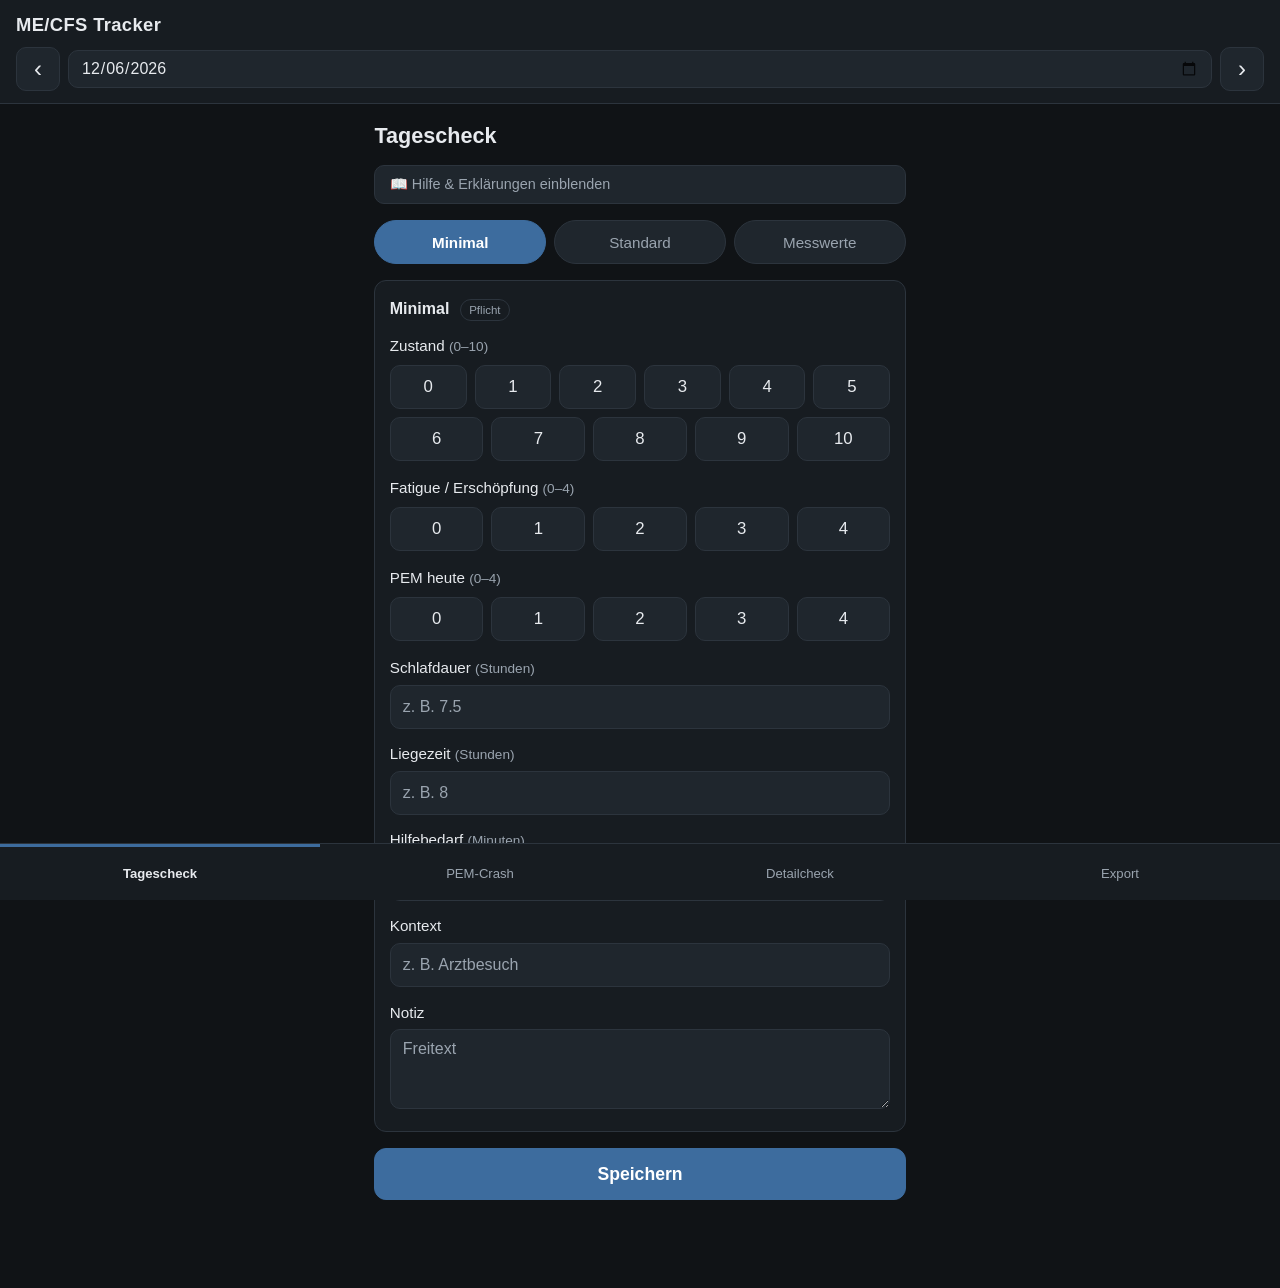
==== commit b3acfb5c: "feat: add new measurement section to daily check; update context and notes fields; enhance changelog" ====
--- a/index.html
+++ b/index.html
@@ -4,6 +4,7 @@
   <meta charset="UTF-8">
   <meta name="viewport" content="width=device-width, initial-scale=1.0, viewport-fit=cover">
   <meta name="theme-color" content="#101316">
+  <meta name="app-version" content="v9.1.0">
   <meta name="description" content="ME/CFS Symptom-Tracker – offlinefähige PWA zur täglichen Dokumentation">
   <title>ME/CFS Symptom-Tracker</title>
   <link rel="stylesheet" href="style.css">
@@ -41,6 +42,13 @@
         </div>
       </details>
 
+      <div class="pem-tabs">
+        <button type="button" id="tab-tagescheck-minimal" class="pem-tab is-active">Minimal</button>
+        <button type="button" id="tab-tagescheck-standard" class="pem-tab">Standard</button>
+        <button type="button" id="tab-tagescheck-messwerte" class="pem-tab">Messwerte</button>
+      </div>
+
+      <div id="tagescheck-minimal-view">
       <div class="block">
         <h3 class="block-title">Minimal <span class="block-badge">Pflicht</span></h3>
 
@@ -89,20 +97,32 @@
 
         <div class="field">
           <label class="field-label" for="schlafdauer_h">Schlafdauer <span class="field-unit">(Stunden)</span></label>
-          <input class="field-input" type="number" id="schlafdauer_h" name="schlafdauer_h" inputmode="decimal" step="0.25" min="0" placeholder="z. B. 7.5" autocomplete="off">
+          <input class="field-input" type="number" id="schlafdauer_h" name="schlafdauer_h" inputmode="decimal" step="0.25" min="0" max="24" placeholder="z. B. 7.5" autocomplete="off">
         </div>
 
         <div class="field">
           <label class="field-label" for="liegezeit_h">Liegezeit <span class="field-unit">(Stunden)</span></label>
-          <input class="field-input" type="number" id="liegezeit_h" name="liegezeit_h" inputmode="decimal" step="0.5" min="0" placeholder="z. B. 8" autocomplete="off">
+          <input class="field-input" type="number" id="liegezeit_h" name="liegezeit_h" inputmode="decimal" step="0.5" min="0" max="24" placeholder="z. B. 8" autocomplete="off">
         </div>
 
         <div class="field">
           <label class="field-label" for="hilfebedarf_min">Hilfebedarf <span class="field-unit">(Minuten)</span></label>
           <input class="field-input" type="number" id="hilfebedarf_min" name="hilfebedarf_min" inputmode="numeric" step="1" min="0" placeholder="z. B. 30" autocomplete="off">
         </div>
-      </div>
-
+
+        <div class="field">
+          <label class="field-label" for="kontext">Kontext</label>
+          <input class="field-input" type="text" id="kontext" name="kontext" placeholder="z. B. Arztbesuch" autocomplete="off">
+        </div>
+
+        <div class="field">
+          <label class="field-label" for="notiz">Notiz</label>
+          <textarea class="field-input field-input--textarea" id="notiz" name="notiz" rows="3" placeholder="Freitext" autocomplete="off"></textarea>
+        </div>
+      </div>
+      </div>
+
+      <div id="tagescheck-standard-view" style="display: none;">
       <div class="block">
         <h3 class="block-title">Standard <span class="block-badge">optional</span></h3>
 
@@ -188,9 +208,11 @@
           <input class="field-input" type="number" id="bell_0_100" name="bell_0_100" inputmode="numeric" step="10" min="0" max="100" placeholder="z. B. 30" autocomplete="off">
         </div>
       </div>
-
+      </div>
+
+      <div id="tagescheck-messwerte-view" style="display: none;">
       <div class="block">
-        <h3 class="block-title">Optional</h3>
+        <h3 class="block-title">Messwerte <span class="block-badge">optional</span></h3>
 
         <div class="field">
           <label class="field-label" for="schritte">Schritte</label>
@@ -198,14 +220,55 @@
         </div>
 
         <div class="field">
-          <label class="field-label" for="kontext">Kontext</label>
-          <input class="field-input" type="text" id="kontext" name="kontext" placeholder="z. B. Arztbesuch" autocomplete="off">
-        </div>
-
-        <div class="field">
-          <label class="field-label" for="notiz">Notiz</label>
-          <textarea class="field-input field-input--textarea" id="notiz" name="notiz" rows="3" placeholder="Freitext" autocomplete="off"></textarea>
-        </div>
+          <label class="field-label" for="puls_ruhe">Ruhepuls <span class="field-unit">(bpm)</span></label>
+          <input class="field-input" type="number" id="puls_ruhe" name="puls_ruhe" inputmode="numeric" step="1" min="0" max="250" placeholder="z. B. 68" autocomplete="off">
+        </div>
+
+        <div class="field">
+          <label class="field-label" for="puls_avg">Puls Durchschnitt <span class="field-unit">(bpm)</span></label>
+          <input class="field-input" type="number" id="puls_avg" name="puls_avg" inputmode="numeric" step="1" min="0" max="250" placeholder="z. B. 78" autocomplete="off">
+        </div>
+
+        <div class="field">
+          <label class="field-label" for="puls_max">Puls Maximum <span class="field-unit">(bpm)</span></label>
+          <input class="field-input" type="number" id="puls_max" name="puls_max" inputmode="numeric" step="1" min="0" max="250" placeholder="z. B. 120" autocomplete="off">
+        </div>
+
+        <div class="field">
+          <label class="field-label" for="hrv">Herzfrequenz-Variabilität (HRV) <span class="field-unit">(ms)</span></label>
+          <input class="field-input" type="number" id="hrv" name="hrv" inputmode="decimal" step="0.1" min="0" placeholder="z. B. 42" autocomplete="off">
+        </div>
+
+        <div class="field">
+          <label class="field-label" for="spo2">Sauerstoffsättigung (SpO₂) <span class="field-unit">(%)</span></label>
+          <input class="field-input" type="number" id="spo2" name="spo2" inputmode="numeric" step="1" min="0" max="100" placeholder="z. B. 97" autocomplete="off">
+        </div>
+
+        <div class="field">
+          <label class="field-label" for="atemfrequenz">Atemfrequenz <span class="field-unit">(1/min)</span></label>
+          <input class="field-input" type="number" id="atemfrequenz" name="atemfrequenz" inputmode="numeric" step="1" min="0" max="60" placeholder="z. B. 14" autocomplete="off">
+        </div>
+
+        <div class="field">
+          <label class="field-label" for="temperatur">Körpertemperatur <span class="field-unit">(°C)</span></label>
+          <input class="field-input" type="number" id="temperatur" name="temperatur" inputmode="decimal" step="0.1" min="0" max="45" placeholder="z. B. 36.6" autocomplete="off">
+        </div>
+
+        <div class="field">
+          <label class="field-label" for="blutdruck_sys">Blutdruck systolisch <span class="field-unit">(mmHg)</span></label>
+          <input class="field-input" type="number" id="blutdruck_sys" name="blutdruck_sys" inputmode="numeric" step="1" min="0" max="300" placeholder="z. B. 120" autocomplete="off">
+        </div>
+
+        <div class="field">
+          <label class="field-label" for="blutdruck_dia">Blutdruck diastolisch <span class="field-unit">(mmHg)</span></label>
+          <input class="field-input" type="number" id="blutdruck_dia" name="blutdruck_dia" inputmode="numeric" step="1" min="0" max="200" placeholder="z. B. 80" autocomplete="off">
+        </div>
+
+        <div class="field">
+          <label class="field-label" for="gewicht">Gewicht <span class="field-unit">(kg)</span></label>
+          <input class="field-input" type="number" id="gewicht" name="gewicht" inputmode="decimal" step="0.1" min="0" max="500" placeholder="z. B. 72.5" autocomplete="off">
+        </div>
+      </div>
       </div>
 
       <button type="button" class="btn-save" id="btn-save-tagescheck">Speichern</button>
@@ -1015,6 +1078,7 @@
       </div>
 
       <button id="btn-delete-all" class="btn-save" style="background: transparent; border: 1px solid #ff4d4d; color: #ff4d4d; margin-top: 3rem;">Alle lokalen Daten löschen</button>
+      <div class="app-version" id="app-version"></div>
     </section>
 
   </main>
--- a/style.css
+++ b/style.css
@@ -552,3 +552,10 @@
   white-space: nowrap;
   border: 0;
 }
+
+.app-version {
+  margin-top: 1.5rem;
+  font-size: 0.78rem;
+  color: var(--text-muted);
+  text-align: center;
+}
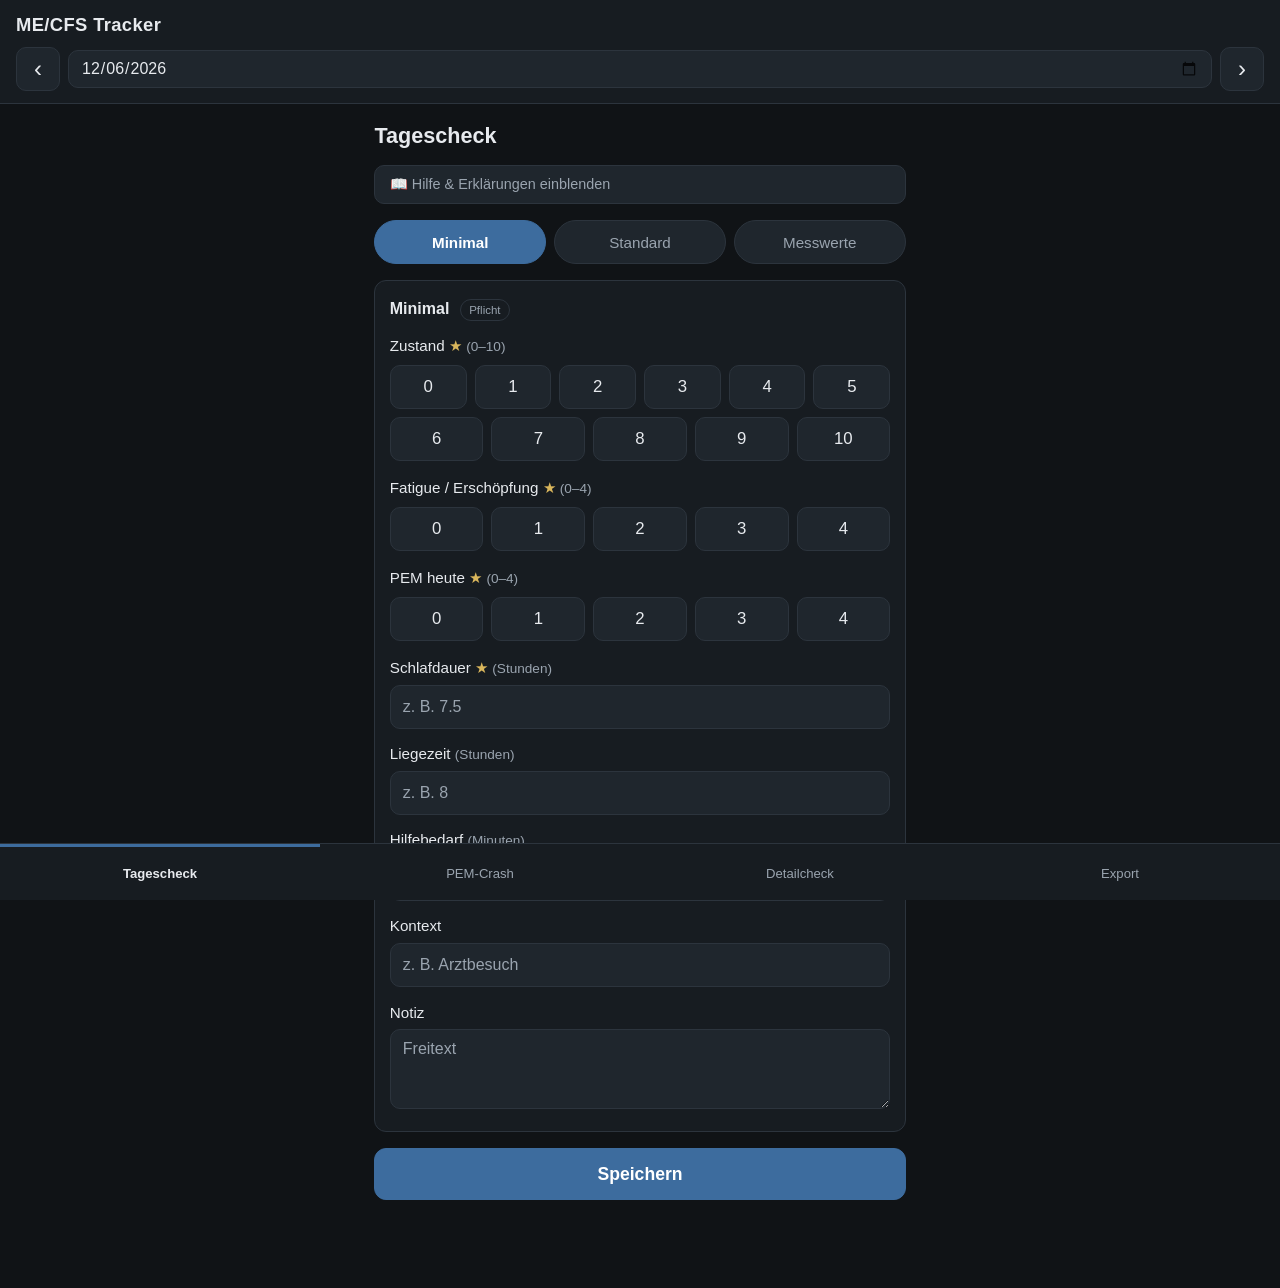
==== commit b21a0428: "feat: update app version to v9.3.0; add crash risk assessment fields; implement large font option; e" ====
--- a/index.html
+++ b/index.html
@@ -4,7 +4,7 @@
   <meta charset="UTF-8">
   <meta name="viewport" content="width=device-width, initial-scale=1.0, viewport-fit=cover">
   <meta name="theme-color" content="#101316">
-  <meta name="app-version" content="v9.1.0">
+  <meta name="app-version" content="v9.3.0">
   <meta name="description" content="ME/CFS Symptom-Tracker – offlinefähige PWA zur täglichen Dokumentation">
   <title>ME/CFS Symptom-Tracker</title>
   <link rel="stylesheet" href="style.css">
@@ -39,6 +39,7 @@
           <p><strong>Die 0-4 Skala:</strong> 0 = Nicht vorhanden, 1 = Leicht (kaum Einschränkung), 2 = Mittel (Pause nötig), 3 = Schwer (stark reduziert), 4 = Sehr schwer (Aktivität unmöglich).</p>
           <p><strong>Ausnahmen:</strong> Beim Zustand (0-10) und der Bell-Skala (0-100) bedeuten <em>höhere</em> Werte einen <em>besseren</em> Zustand (volle Energie).</p>
           <p><strong>Fatigue vs. PEM:</strong> <em>Fatigue</em> ist die bleierne Grunderschöpfung. <em>PEM</em> (Post-Exertional Malaise) ist der Absturz nach einer physischen oder kognitiven Überlastung.</p>
+          <p><strong>★:</strong> Diese Werte fließen in die Crash-Risiko-Einschätzung der Auswertungs-App ein.</p>
         </div>
       </details>
 
@@ -53,7 +54,7 @@
         <h3 class="block-title">Minimal <span class="block-badge">Pflicht</span></h3>
 
         <fieldset class="scale-group">
-          <legend>Zustand <span class="scale-hint">(0–10)</span></legend>
+          <legend>Zustand <span class="risk-star">★</span> <span class="scale-hint">(0–10)</span></legend>
           <div class="scale-rows">
             <div class="scale-options">
               <label class="scale-option"><input type="radio" name="zustand_0_10" value="0"><span>0</span></label>
@@ -74,7 +75,7 @@
         </fieldset>
 
         <fieldset class="scale-group">
-          <legend>Fatigue / Erschöpfung <span class="scale-hint">(0–4)</span></legend>
+          <legend>Fatigue / Erschöpfung <span class="risk-star">★</span> <span class="scale-hint">(0–4)</span></legend>
           <div class="scale-options">
             <label class="scale-option"><input type="radio" name="fatigue_0_4" value="0"><span>0</span></label>
             <label class="scale-option"><input type="radio" name="fatigue_0_4" value="1"><span>1</span></label>
@@ -85,7 +86,7 @@
         </fieldset>
 
         <fieldset class="scale-group">
-          <legend>PEM heute <span class="scale-hint">(0–4)</span></legend>
+          <legend>PEM heute <span class="risk-star">★</span> <span class="scale-hint">(0–4)</span></legend>
           <div class="scale-options">
             <label class="scale-option"><input type="radio" name="pem_heute_0_4" value="0"><span>0</span></label>
             <label class="scale-option"><input type="radio" name="pem_heute_0_4" value="1"><span>1</span></label>
@@ -96,7 +97,7 @@
         </fieldset>
 
         <div class="field">
-          <label class="field-label" for="schlafdauer_h">Schlafdauer <span class="field-unit">(Stunden)</span></label>
+          <label class="field-label" for="schlafdauer_h">Schlafdauer <span class="risk-star">★</span> <span class="field-unit">(Stunden)</span></label>
           <input class="field-input" type="number" id="schlafdauer_h" name="schlafdauer_h" inputmode="decimal" step="0.25" min="0" max="24" placeholder="z. B. 7.5" autocomplete="off">
         </div>
 
@@ -127,7 +128,7 @@
         <h3 class="block-title">Standard <span class="block-badge">optional</span></h3>
 
         <fieldset class="scale-group">
-          <legend>Schlafqualität <span class="scale-hint">(0–4)</span></legend>
+          <legend>Schlafqualität <span class="risk-star">★</span> <span class="scale-hint">(0–4)</span></legend>
           <div class="scale-options">
             <label class="scale-option"><input type="radio" name="schlafqualitaet_0_4" value="0"><span>0</span></label>
             <label class="scale-option"><input type="radio" name="schlafqualitaet_0_4" value="1"><span>1</span></label>
@@ -138,7 +139,7 @@
         </fieldset>
 
         <fieldset class="scale-group">
-          <legend>Belastung körperlich <span class="scale-hint">(0–4)</span></legend>
+          <legend>Belastung körperlich <span class="risk-star">★</span> <span class="scale-hint">(0–4)</span></legend>
           <div class="scale-options">
             <label class="scale-option"><input type="radio" name="belastung_koerperlich_0_4" value="0"><span>0</span></label>
             <label class="scale-option"><input type="radio" name="belastung_koerperlich_0_4" value="1"><span>1</span></label>
@@ -149,7 +150,7 @@
         </fieldset>
 
         <fieldset class="scale-group">
-          <legend>Belastung kognitiv <span class="scale-hint">(0–4)</span></legend>
+          <legend>Belastung kognitiv <span class="risk-star">★</span> <span class="scale-hint">(0–4)</span></legend>
           <div class="scale-options">
             <label class="scale-option"><input type="radio" name="belastung_kognitiv_0_4" value="0"><span>0</span></label>
             <label class="scale-option"><input type="radio" name="belastung_kognitiv_0_4" value="1"><span>1</span></label>
@@ -160,7 +161,7 @@
         </fieldset>
 
         <fieldset class="scale-group">
-          <legend>Belastung Reize <span class="scale-hint">(0–4)</span></legend>
+          <legend>Belastung Reize <span class="risk-star">★</span> <span class="scale-hint">(0–4)</span></legend>
           <div class="scale-options">
             <label class="scale-option"><input type="radio" name="belastung_reiz_0_4" value="0"><span>0</span></label>
             <label class="scale-option"><input type="radio" name="belastung_reiz_0_4" value="1"><span>1</span></label>
@@ -204,7 +205,7 @@
         </fieldset>
 
         <div class="field">
-          <label class="field-label" for="bell_0_100">Bell-Selbsteinschätzung <span class="field-unit">(0–100)</span></label>
+          <label class="field-label" for="bell_0_100">Bell-Selbsteinschätzung <span class="risk-star">★</span> <span class="field-unit">(0–100)</span></label>
           <input class="field-input" type="number" id="bell_0_100" name="bell_0_100" inputmode="numeric" step="10" min="0" max="100" placeholder="z. B. 30" autocomplete="off">
         </div>
       </div>
@@ -215,16 +216,21 @@
         <h3 class="block-title">Messwerte <span class="block-badge">optional</span></h3>
 
         <div class="field">
+          <label class="field-label" for="puls_ruhe">Ruhepuls <span class="risk-star">★</span> <span class="field-unit">(bpm)</span></label>
+          <input class="field-input" type="number" id="puls_ruhe" name="puls_ruhe" inputmode="numeric" step="1" min="0" max="250" placeholder="z. B. 68, morgens" autocomplete="off">
+        </div>
+
+        <div class="field">
+          <label class="field-label" for="hrv">Herzfrequenz-Variabilität (HRV) <span class="risk-star">★</span> <span class="field-unit">(ms)</span></label>
+          <input class="field-input" type="number" id="hrv" name="hrv" inputmode="decimal" step="0.1" min="0" placeholder="z. B. 42" autocomplete="off">
+        </div>
+
+        <div class="field">
           <label class="field-label" for="schritte">Schritte</label>
           <input class="field-input" type="number" id="schritte" name="schritte" inputmode="numeric" step="1" min="0" placeholder="z. B. 3000" autocomplete="off">
         </div>
 
         <div class="field">
-          <label class="field-label" for="puls_ruhe">Ruhepuls <span class="field-unit">(bpm)</span></label>
-          <input class="field-input" type="number" id="puls_ruhe" name="puls_ruhe" inputmode="numeric" step="1" min="0" max="250" placeholder="z. B. 68" autocomplete="off">
-        </div>
-
-        <div class="field">
           <label class="field-label" for="puls_avg">Puls Durchschnitt <span class="field-unit">(bpm)</span></label>
           <input class="field-input" type="number" id="puls_avg" name="puls_avg" inputmode="numeric" step="1" min="0" max="250" placeholder="z. B. 78" autocomplete="off">
         </div>
@@ -232,11 +238,6 @@
         <div class="field">
           <label class="field-label" for="puls_max">Puls Maximum <span class="field-unit">(bpm)</span></label>
           <input class="field-input" type="number" id="puls_max" name="puls_max" inputmode="numeric" step="1" min="0" max="250" placeholder="z. B. 120" autocomplete="off">
-        </div>
-
-        <div class="field">
-          <label class="field-label" for="hrv">Herzfrequenz-Variabilität (HRV) <span class="field-unit">(ms)</span></label>
-          <input class="field-input" type="number" id="hrv" name="hrv" inputmode="decimal" step="0.1" min="0" placeholder="z. B. 42" autocomplete="off">
         </div>
 
         <div class="field">
@@ -1077,6 +1078,17 @@
         </div>
       </div>
 
+      <div class="block">
+        <h3 class="block-title">Darstellung</h3>
+
+        <div class="field">
+          <label class="field-label toggle-row" for="font-toggle">
+            <input type="checkbox" id="font-toggle">
+            <span>Große Schrift</span>
+          </label>
+        </div>
+      </div>
+
       <button id="btn-delete-all" class="btn-save" style="background: transparent; border: 1px solid #ff4d4d; color: #ff4d4d; margin-top: 3rem;">Alle lokalen Daten löschen</button>
       <div class="app-version" id="app-version"></div>
     </section>
--- a/style.css
+++ b/style.css
@@ -17,6 +17,11 @@
   --accent-fg: #ffffff;
   --focus: #8fb8e8;
   --min-target: 44px;
+  --risk-star: #d9b65c;
+}
+
+.risk-star {
+  color: var(--risk-star);
 }
 
 /* ---------- Reset ---------- */
@@ -27,6 +32,10 @@
 html {
   -webkit-text-size-adjust: 100%;
   text-size-adjust: 100%;
+}
+
+html.font-large {
+  font-size: 18px;
 }
 
 body {
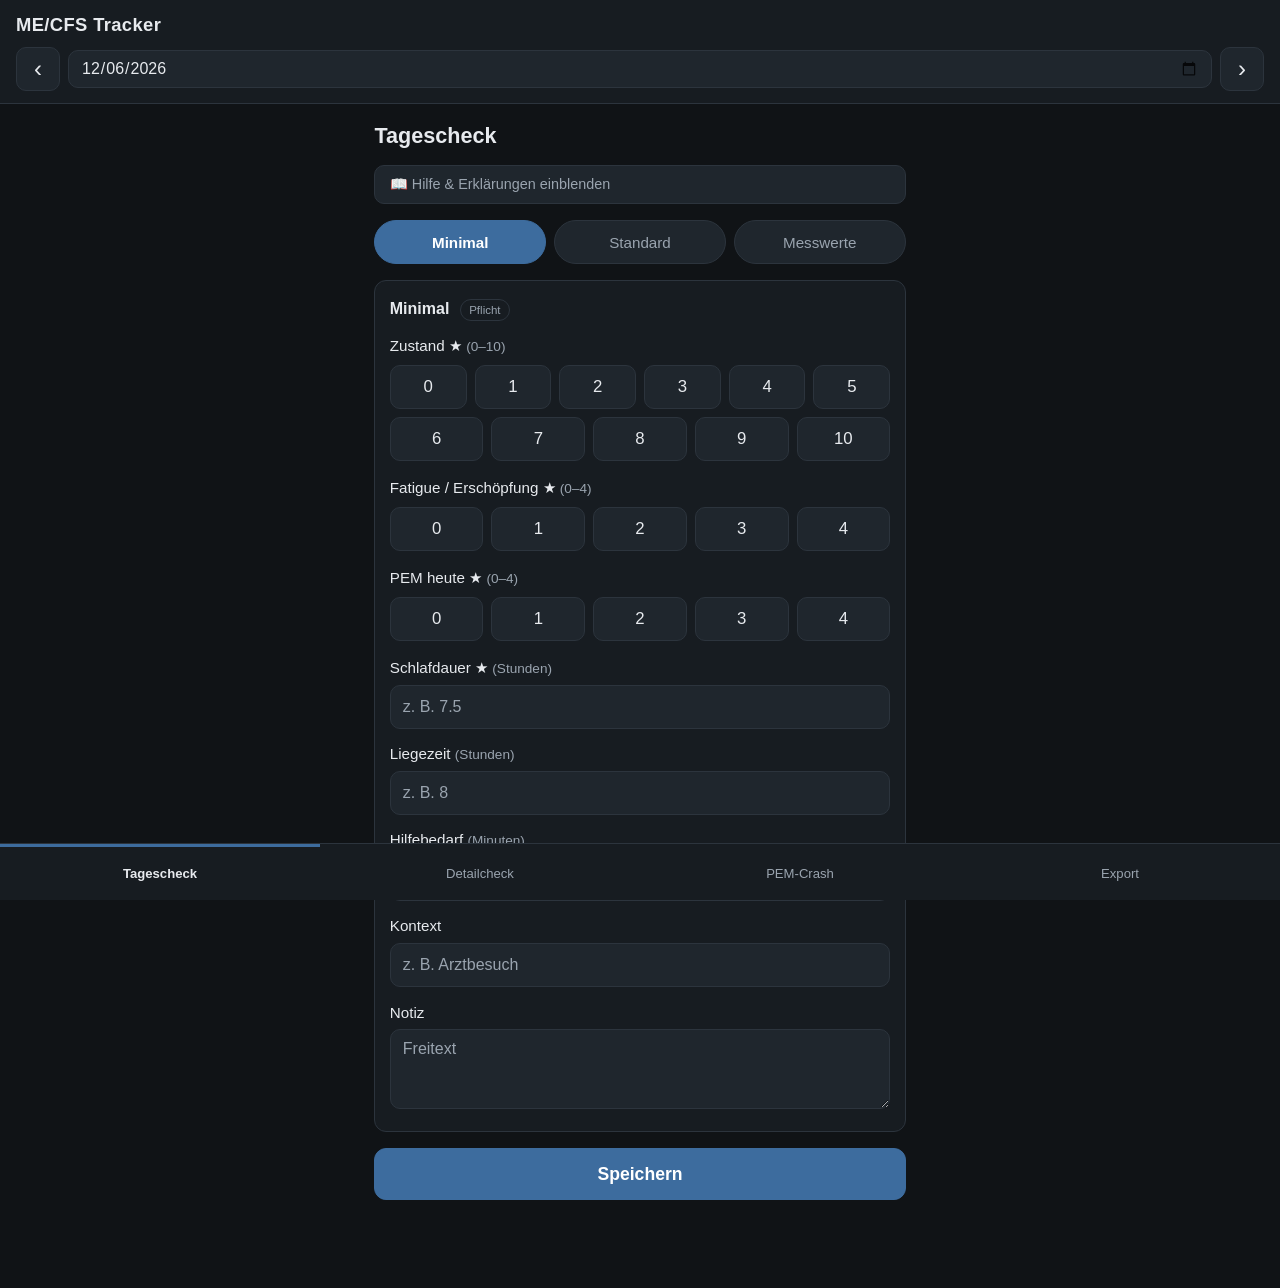
==== commit d096a6a9: "feat: update app version to v9.3.1; reorder tabs in the UI; enhance changelog" ====
--- a/index.html
+++ b/index.html
@@ -4,7 +4,7 @@
   <meta charset="UTF-8">
   <meta name="viewport" content="width=device-width, initial-scale=1.0, viewport-fit=cover">
   <meta name="theme-color" content="#101316">
-  <meta name="app-version" content="v9.3.0">
+  <meta name="app-version" content="v9.3.1">
   <meta name="description" content="ME/CFS Symptom-Tracker – offlinefähige PWA zur täglichen Dokumentation">
   <title>ME/CFS Symptom-Tracker</title>
   <link rel="stylesheet" href="style.css">
@@ -1097,8 +1097,8 @@
 
   <nav class="tab-bar" aria-label="Hauptnavigation">
     <button type="button" class="tab is-active" data-view="tagescheck">Tagescheck</button>
+    <button type="button" class="tab" data-view="detailcheck">Detailcheck</button>
     <button type="button" class="tab" data-view="pem-crash">PEM-Crash</button>
-    <button type="button" class="tab" data-view="detailcheck">Detailcheck</button>
     <button type="button" class="tab" data-view="export">Export</button>
   </nav>
 
--- a/style.css
+++ b/style.css
@@ -17,11 +17,10 @@
   --accent-fg: #ffffff;
   --focus: #8fb8e8;
   --min-target: 44px;
-  --risk-star: #d9b65c;
 }
 
 .risk-star {
-  color: var(--risk-star);
+  color: var(--text);
 }
 
 /* ---------- Reset ---------- */
